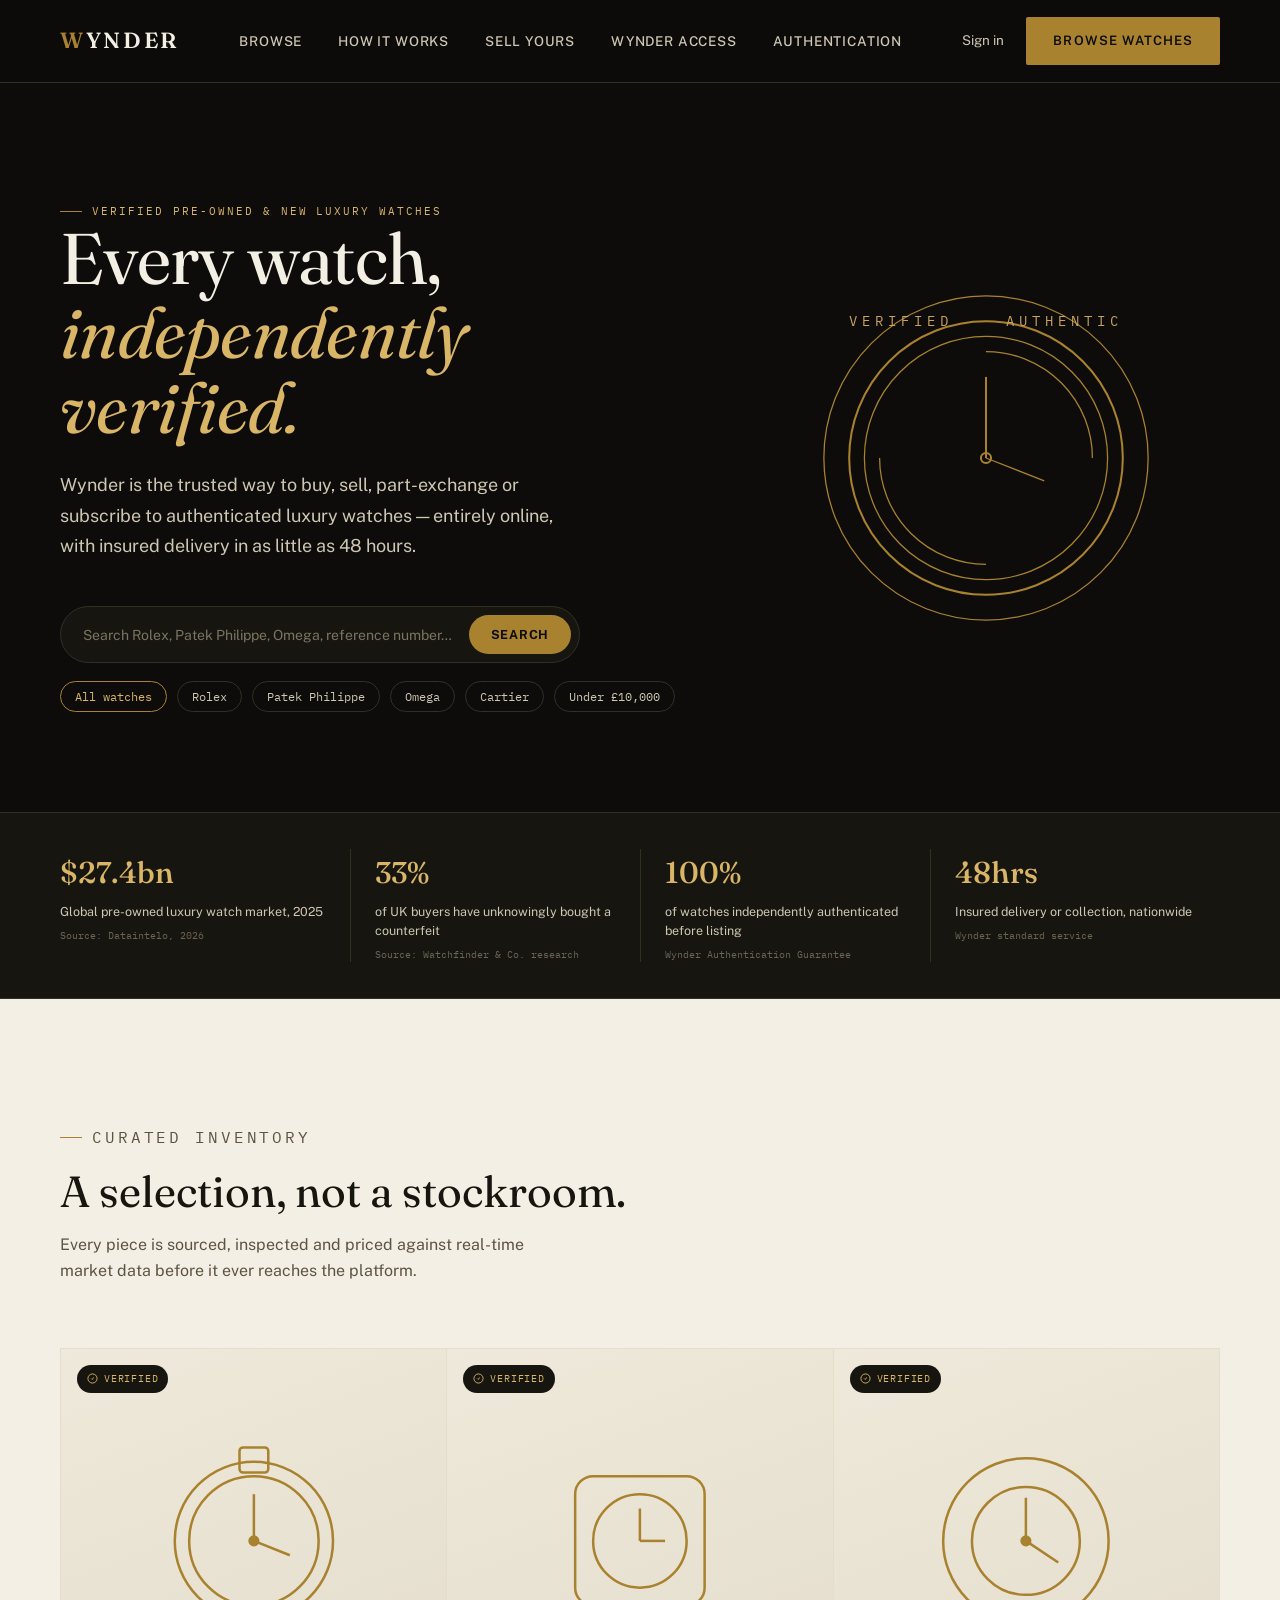
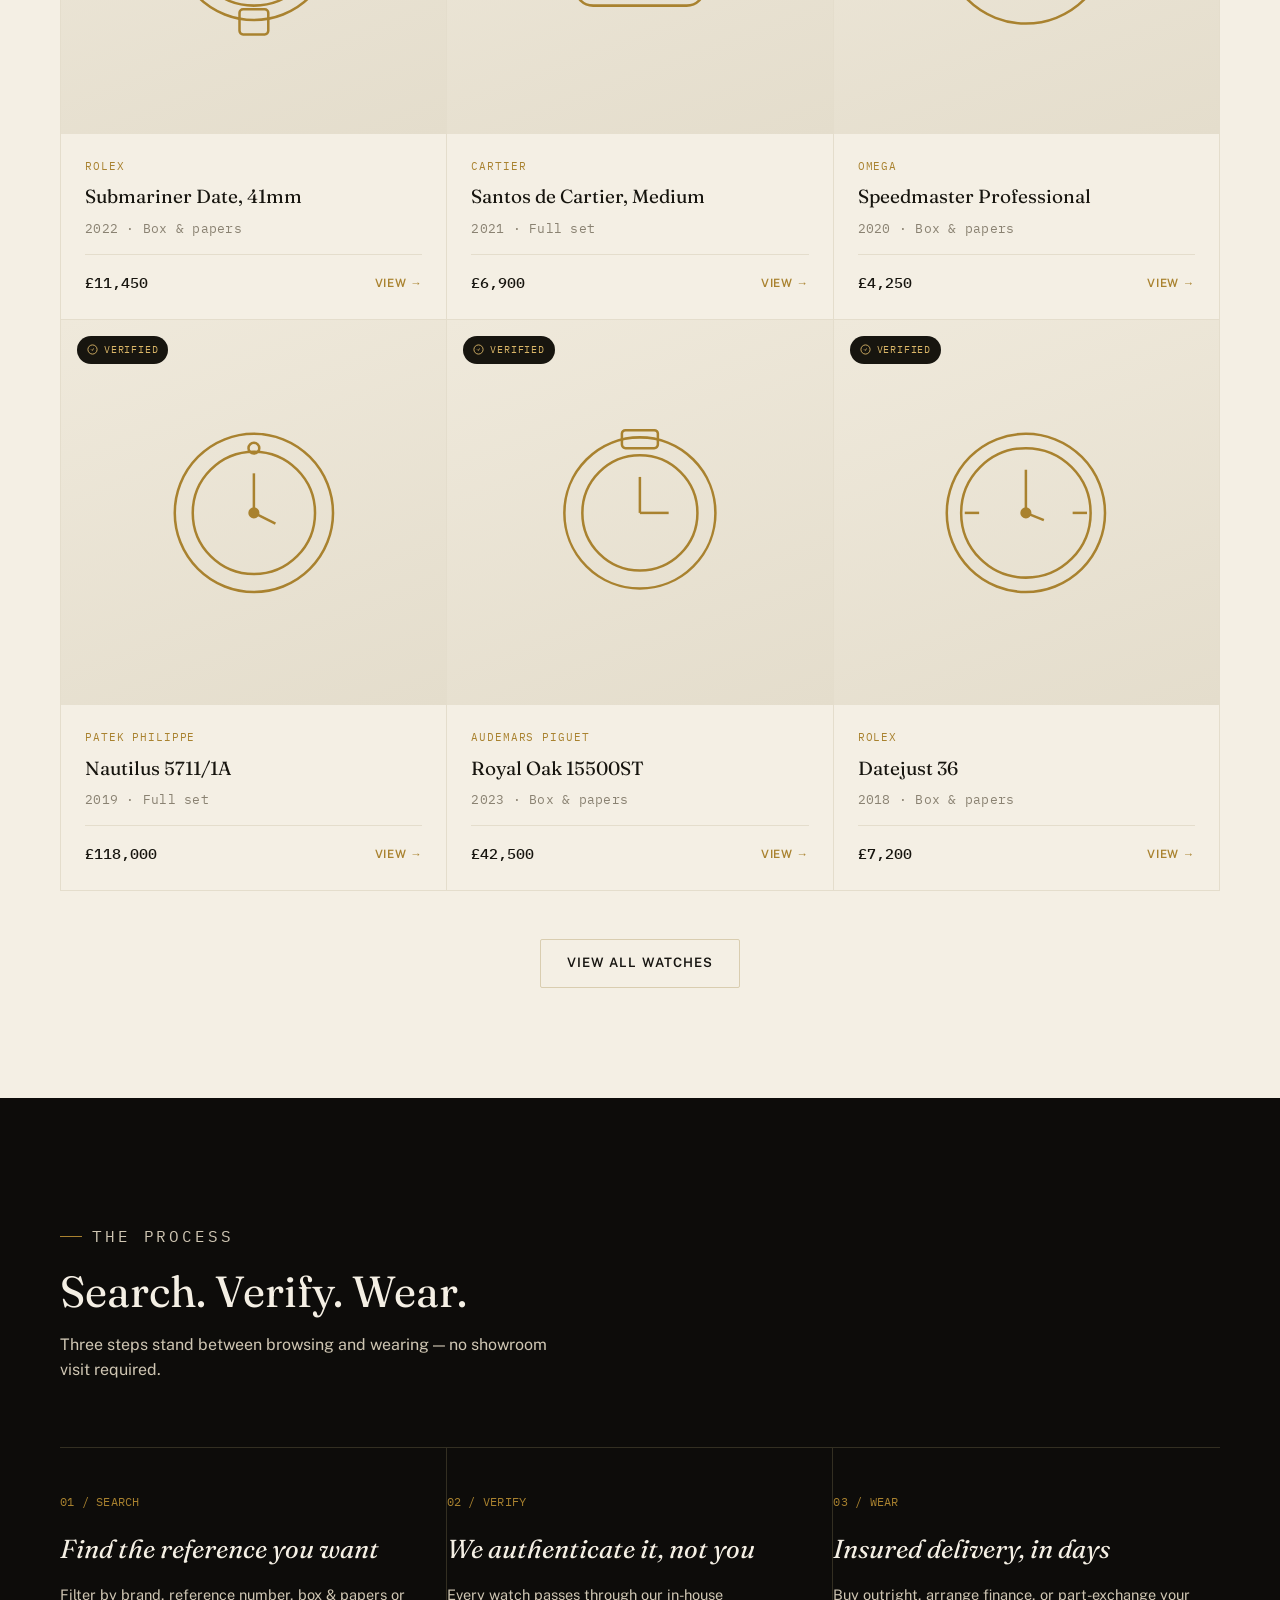
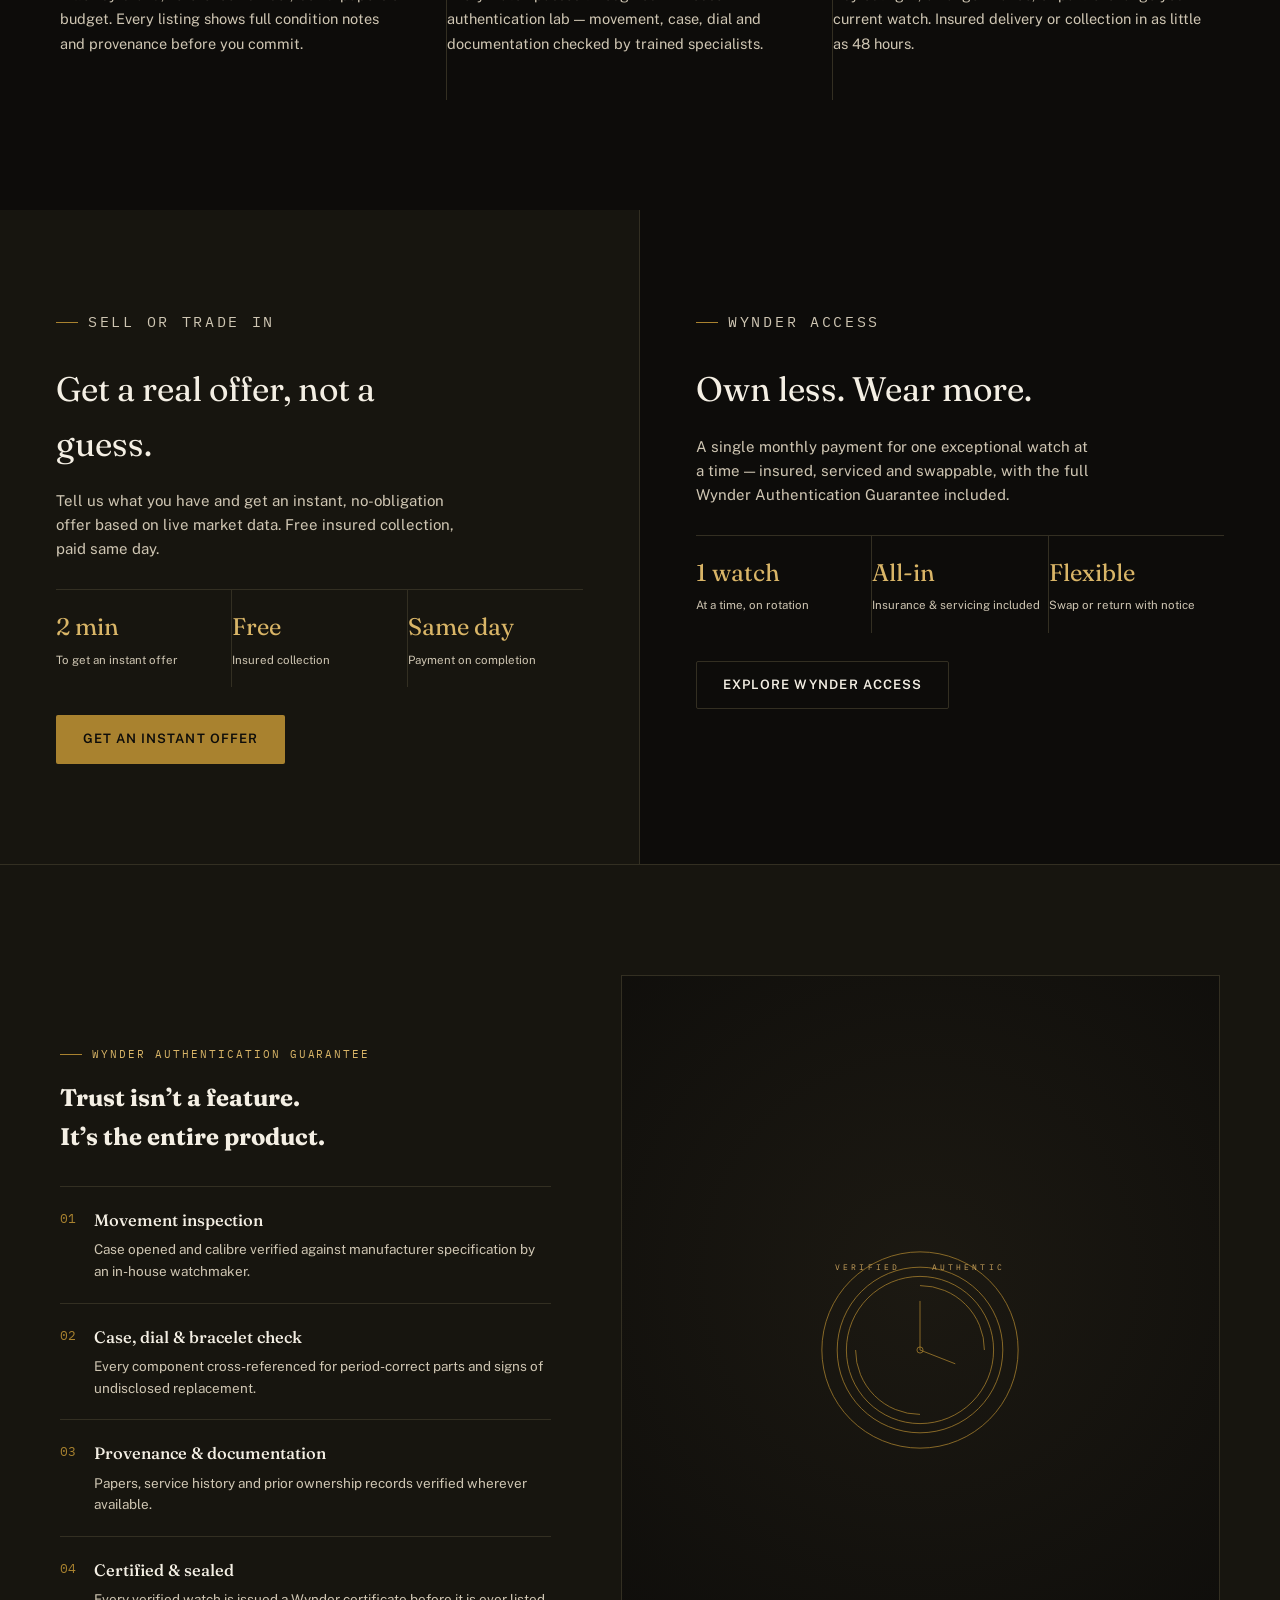
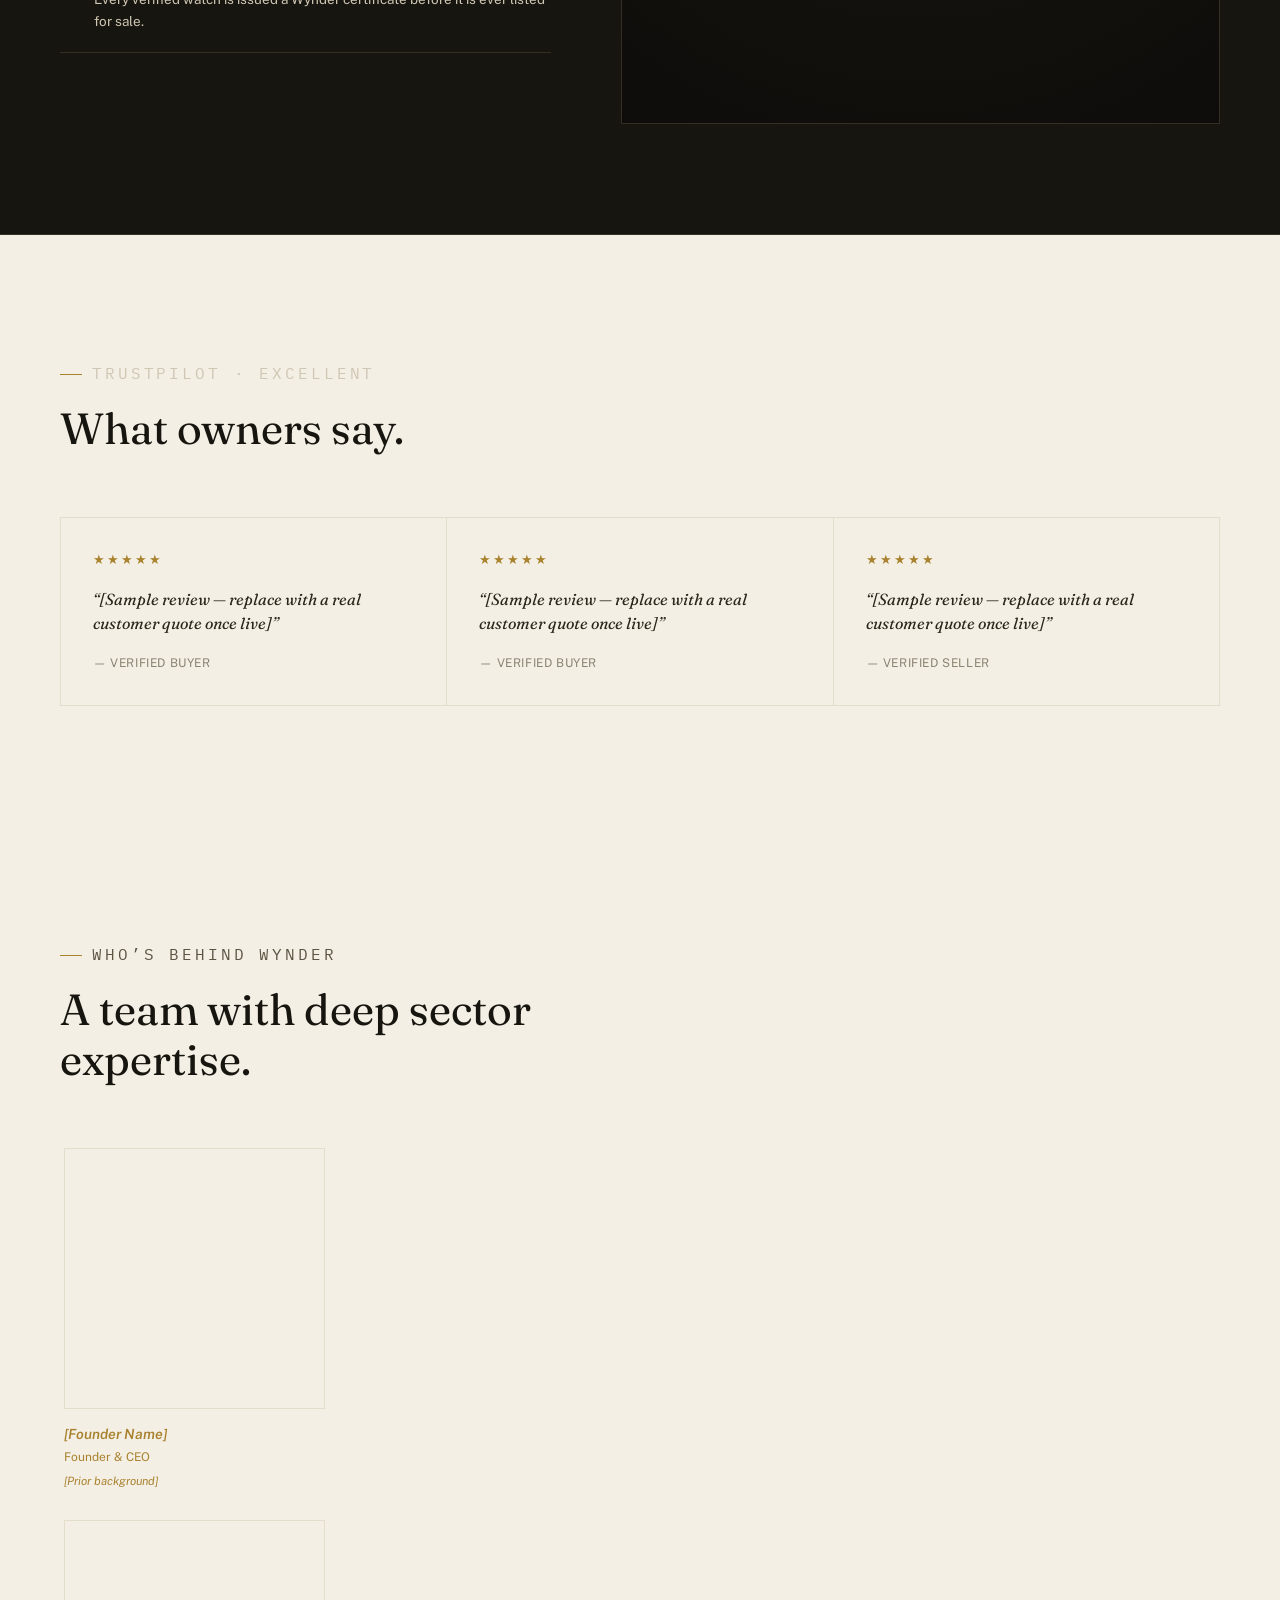
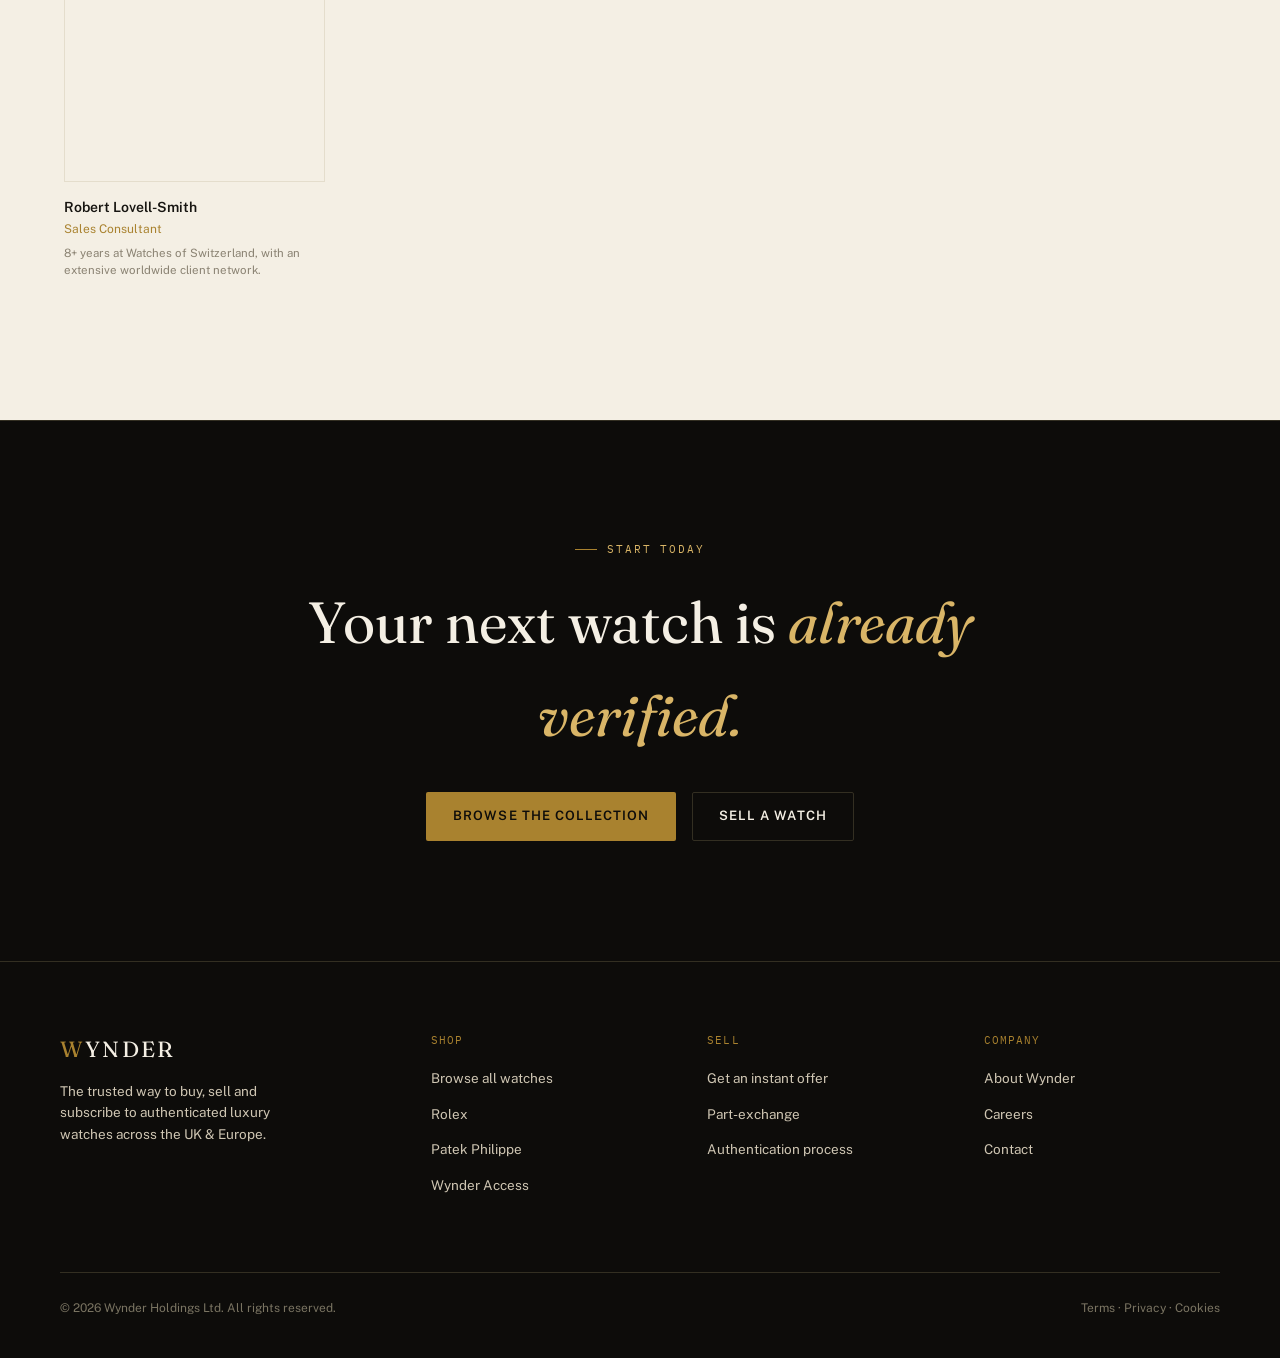
==== index.html @ 978c3094 "Add files via upload" ====
<!DOCTYPE html>
<html lang="en">
<head>
<meta charset="UTF-8">
<meta name="viewport" content="width=device-width, initial-scale=1.0">
<title>Wynder — Verified luxury watches, bought and sold online</title>
<meta name="description" content="Search, verify and wear. Wynder is the trusted way to buy, sell and subscribe to authenticated luxury watches across the UK.">
<link rel="preconnect" href="https://fonts.googleapis.com">
<link rel="preconnect" href="https://fonts.gstatic.com" crossorigin>
<link href="https://fonts.googleapis.com/css2?family=Fraunces:ital,opsz,wght@0,9..144,300;0,9..144,400;0,9..144,500;0,9..144,600;1,9..144,400;1,9..144,500&family=Public+Sans:wght@400;500;600;700&family=IBM+Plex+Mono:wght@400;500&display=swap" rel="stylesheet">
<link rel="stylesheet" href="styles.css">
</head>
<body>

<header>
  <nav class="wrap">
    <a href="#" class="logo"><span>W</span>YNDER</a>
    <ul class="navlinks">
      <li><a href="browse.html">Browse</a></li>
      <li><a href="how-it-works.html">How it works</a></li>
      <li><a href="sell.html">Sell yours</a></li>
      <li><a href="wynder-access.html">Wynder Access</a></li>
      <li><a href="authentication.html">Authentication</a></li>
    </ul>
    <div class="navcta">
      <a href="#" class="navtext">Sign in</a>
      <a href="browse.html" class="btn btn-gold">Browse watches</a>
      <button class="menu-btn" aria-label="Open menu">&#9776;</button>
    </div>
  </nav>
</header>

<section class="hero">
  <div class="wrap hero-grid">
    <div>
      <p class="eyebrow">Verified pre-owned &amp; new luxury watches</p>
      <h1 class="serif">Every watch,<br><em>independently verified.</em></h1>
      <p class="lead">Wynder is the trusted way to buy, sell, part-exchange or subscribe to authenticated luxury watches — entirely online, with insured delivery in as little as 48 hours.</p>

      <div class="search-pill">
        <input type="text" placeholder="Search Rolex, Patek Philippe, Omega, reference number…" aria-label="Search watches">
        <button type="button">Search</button>
      </div>
      <div class="chips">
        <button class="chip active">All watches</button>
        <button class="chip">Rolex</button>
        <button class="chip">Patek Philippe</button>
        <button class="chip">Omega</button>
        <button class="chip">Cartier</button>
        <button class="chip">Under £10,000</button>
      </div>
    </div>
    <div class="seal-wrap">
      <svg class="seal" viewBox="0 0 300 300" fill="none">
        <circle class="seal-draw" cx="150" cy="150" r="128"/>
        <circle class="seal-draw thick" cx="150" cy="150" r="108" style="animation-delay:.5s"/>
        <circle class="seal-draw" cx="150" cy="150" r="96" style="animation-delay:.7s"/>
        <path class="seal-draw" style="animation-delay:.9s" d="M150 66 A84 84 0 0 1 234 150" />
        <path class="seal-draw" style="animation-delay:1.1s" d="M150 234 A84 84 0 0 1 66 150" />
        <line class="seal-draw thick" x1="150" y1="150" x2="150" y2="86" style="animation-delay:1.4s"/>
        <line class="seal-draw" x1="150" y1="150" x2="196" y2="168" style="animation-delay:1.5s"/>
        <circle class="seal-draw thick" cx="150" cy="150" r="4" style="animation-delay:1.6s"/>
        <g class="seal-draw" style="animation-delay:1.7s" font-family="IBM Plex Mono, monospace">
          <text x="150" y="46" text-anchor="middle" fill="#c9a25c" stroke="none" font-size="11" letter-spacing="4">VERIFIED&#160;&#160;&#160;&#160;AUTHENTIC</text>
        </g>
      </svg>
    </div>
  </div>
</section>

<div class="strip">
  <div class="wrap">
    <div class="strip-item">
      <div class="strip-num">$27.4bn</div>
      <div class="strip-lbl">Global pre-owned luxury watch market, 2025</div>
      <span class="strip-src">Source: Dataintelo, 2026</span>
    </div>
    <div class="strip-item">
      <div class="strip-num">33%</div>
      <div class="strip-lbl">of UK buyers have unknowingly bought a counterfeit</div>
      <span class="strip-src">Source: Watchfinder &amp; Co. research</span>
    </div>
    <div class="strip-item">
      <div class="strip-num">100%</div>
      <div class="strip-lbl">of watches independently authenticated before listing</div>
      <span class="strip-src">Wynder Authentication Guarantee</span>
    </div>
    <div class="strip-item">
      <div class="strip-num">48hrs</div>
      <div class="strip-lbl">Insured delivery or collection, nationwide</div>
      <span class="strip-src">Wynder standard service</span>
    </div>
  </div>
</div>

<section id="browse" class="light">
  <div class="wrap">
    <div class="section-head">
      <p class="eyebrow">Curated inventory</p>
      <h2 class="serif">A selection, not a stockroom.</h2>
      <p>Every piece is sourced, inspected and priced against real-time market data before it ever reaches the platform.</p>
    </div>

    <div class="grid-watches">
      <div class="wcard">
        <div class="wcard-media">
          <div class="wcard-badge">
            <svg viewBox="0 0 24 24" fill="none" stroke="currentColor" stroke-width="2"><path d="M9 12l2 2 4-4"/><circle cx="12" cy="12" r="10"/></svg>
            Verified
          </div>
          <svg viewBox="0 0 120 120" fill="none" stroke="#a9822f" stroke-width="1.4"><circle cx="60" cy="60" r="44"/><circle cx="60" cy="60" r="36"/><line x1="60" y1="60" x2="60" y2="34"/><line x1="60" y1="60" x2="80" y2="68"/><circle cx="60" cy="60" r="2.4" fill="#a9822f"/><rect x="52" y="8" width="16" height="14" rx="2"/><rect x="52" y="98" width="16" height="14" rx="2"/></svg>
        </div>
        <div class="wcard-body">
          <div class="wcard-brand">Rolex</div>
          <div class="wcard-name serif">Submariner Date, 41mm</div>
          <div class="wcard-meta mono">2022 &middot; Box &amp; papers</div>
          <div class="wcard-foot">
            <span class="wcard-price">£11,450</span>
            <a href="#" class="wcard-link">View &rarr;</a>
          </div>
        </div>
      </div>

      <div class="wcard">
        <div class="wcard-media">
          <div class="wcard-badge">
            <svg viewBox="0 0 24 24" fill="none" stroke="currentColor" stroke-width="2"><path d="M9 12l2 2 4-4"/><circle cx="12" cy="12" r="10"/></svg>
            Verified
          </div>
          <svg viewBox="0 0 120 120" fill="none" stroke="#a9822f" stroke-width="1.4"><rect x="24" y="24" width="72" height="72" rx="10"/><circle cx="60" cy="60" r="26"/><line x1="60" y1="60" x2="60" y2="42"/><line x1="60" y1="60" x2="74" y2="60"/></svg>
        </div>
        <div class="wcard-body">
          <div class="wcard-brand">Cartier</div>
          <div class="wcard-name serif">Santos de Cartier, Medium</div>
          <div class="wcard-meta mono">2021 &middot; Full set</div>
          <div class="wcard-foot">
            <span class="wcard-price">£6,900</span>
            <a href="#" class="wcard-link">View &rarr;</a>
          </div>
        </div>
      </div>

      <div class="wcard">
        <div class="wcard-media">
          <div class="wcard-badge">
            <svg viewBox="0 0 24 24" fill="none" stroke="currentColor" stroke-width="2"><path d="M9 12l2 2 4-4"/><circle cx="12" cy="12" r="10"/></svg>
            Verified
          </div>
          <svg viewBox="0 0 120 120" fill="none" stroke="#a9822f" stroke-width="1.4"><circle cx="60" cy="60" r="46"/><circle cx="60" cy="60" r="30"/><line x1="60" y1="60" x2="60" y2="36"/><line x1="60" y1="60" x2="78" y2="72"/><circle cx="60" cy="60" r="2.4" fill="#a9822f"/></svg>
        </div>
        <div class="wcard-body">
          <div class="wcard-brand">Omega</div>
          <div class="wcard-name serif">Speedmaster Professional</div>
          <div class="wcard-meta mono">2020 &middot; Box &amp; papers</div>
          <div class="wcard-foot">
            <span class="wcard-price">£4,250</span>
            <a href="#" class="wcard-link">View &rarr;</a>
          </div>
        </div>
      </div>

      <div class="wcard">
        <div class="wcard-media">
          <div class="wcard-badge">
            <svg viewBox="0 0 24 24" fill="none" stroke="currentColor" stroke-width="2"><path d="M9 12l2 2 4-4"/><circle cx="12" cy="12" r="10"/></svg>
            Verified
          </div>
          <svg viewBox="0 0 120 120" fill="none" stroke="#a9822f" stroke-width="1.4"><circle cx="60" cy="60" r="44"/><circle cx="60" cy="60" r="34"/><line x1="60" y1="60" x2="60" y2="38"/><line x1="60" y1="60" x2="72" y2="66"/><circle cx="60" cy="60" r="2.4" fill="#a9822f"/><circle cx="60" cy="24" r="3"/></svg>
        </div>
        <div class="wcard-body">
          <div class="wcard-brand">Patek Philippe</div>
          <div class="wcard-name serif">Nautilus 5711/1A</div>
          <div class="wcard-meta mono">2019 &middot; Full set</div>
          <div class="wcard-foot">
            <span class="wcard-price">£118,000</span>
            <a href="#" class="wcard-link">View &rarr;</a>
          </div>
        </div>
      </div>

      <div class="wcard">
        <div class="wcard-media">
          <div class="wcard-badge">
            <svg viewBox="0 0 24 24" fill="none" stroke="currentColor" stroke-width="2"><path d="M9 12l2 2 4-4"/><circle cx="12" cy="12" r="10"/></svg>
            Verified
          </div>
          <svg viewBox="0 0 120 120" fill="none" stroke="#a9822f" stroke-width="1.4"><circle cx="60" cy="60" r="42"/><circle cx="60" cy="60" r="32"/><line x1="60" y1="60" x2="60" y2="40"/><line x1="60" y1="60" x2="76" y2="60"/><rect x="50" y="14" width="20" height="10" rx="2"/></svg>
        </div>
        <div class="wcard-body">
          <div class="wcard-brand">Audemars Piguet</div>
          <div class="wcard-name serif">Royal Oak 15500ST</div>
          <div class="wcard-meta mono">2023 &middot; Box &amp; papers</div>
          <div class="wcard-foot">
            <span class="wcard-price">£42,500</span>
            <a href="#" class="wcard-link">View &rarr;</a>
          </div>
        </div>
      </div>

      <div class="wcard">
        <div class="wcard-media">
          <div class="wcard-badge">
            <svg viewBox="0 0 24 24" fill="none" stroke="currentColor" stroke-width="2"><path d="M9 12l2 2 4-4"/><circle cx="12" cy="12" r="10"/></svg>
            Verified
          </div>
          <svg viewBox="0 0 120 120" fill="none" stroke="#a9822f" stroke-width="1.4"><circle cx="60" cy="60" r="44"/><circle cx="60" cy="60" r="36"/><line x1="60" y1="60" x2="60" y2="36"/><line x1="60" y1="60" x2="70" y2="64"/><circle cx="60" cy="60" r="2.4" fill="#a9822f"/><line x1="26" y1="60" x2="34" y2="60"/><line x1="86" y1="60" x2="94" y2="60"/></svg>
        </div>
        <div class="wcard-body">
          <div class="wcard-brand">Rolex</div>
          <div class="wcard-name serif">Datejust 36</div>
          <div class="wcard-meta mono">2018 &middot; Box &amp; papers</div>
          <div class="wcard-foot">
            <span class="wcard-price">£7,200</span>
            <a href="#" class="wcard-link">View &rarr;</a>
          </div>
        </div>
      </div>
    </div>

    <div class="browse-foot">
      <a href="browse.html" class="btn" style="border:1px solid #d9cdb0; color:#171511;">View all watches</a>
    </div>
  </div>
</section>

<section id="how">
  <div class="wrap">
    <div class="section-head">
      <p class="eyebrow">The process</p>
      <h2 class="serif">Search. Verify. Wear.</h2>
      <p>Three steps stand between browsing and wearing — no showroom visit required.</p>
    </div>
    <div class="steps">
      <div class="step">
        <div class="step-idx mono">01 / SEARCH</div>
        <h3>Find the reference you want</h3>
        <p>Filter by brand, reference number, box &amp; papers or budget. Every listing shows full condition notes and provenance before you commit.</p>
      </div>
      <div class="step">
        <div class="step-idx mono">02 / VERIFY</div>
        <h3>We authenticate it, not you</h3>
        <p>Every watch passes through our in-house authentication lab — movement, case, dial and documentation checked by trained specialists.</p>
      </div>
      <div class="step">
        <div class="step-idx mono">03 / WEAR</div>
        <h3>Insured delivery, in days</h3>
        <p>Buy outright, arrange finance, or part-exchange your current watch. Insured delivery or collection in as little as 48 hours.</p>
      </div>
    </div>
  </div>
</section>

<section id="sell" style="padding:0;">
  <div class="split">
    <div class="split-left">
      <p class="eyebrow">Sell or trade in</p>
      <h3 class="serif">Get a real offer, not a guess.</h3>
      <p>Tell us what you have and get an instant, no-obligation offer based on live market data. Free insured collection, paid same day.</p>
      <div class="kv">
        <div><div class="n">2 min</div><div class="l">To get an instant offer</div></div>
        <div><div class="n">Free</div><div class="l">Insured collection</div></div>
        <div><div class="n">Same day</div><div class="l">Payment on completion</div></div>
      </div>
      <a href="sell.html" class="btn btn-gold">Get an instant offer</a>
    </div>
    <div class="split-right">
      <p class="eyebrow">Wynder Access</p>
      <h3 class="serif" id="access">Own less. Wear more.</h3>
      <p>A single monthly payment for one exceptional watch at a time — insured, serviced and swappable, with the full Wynder Authentication Guarantee included.</p>
      <div class="kv">
        <div><div class="n">1 watch</div><div class="l">At a time, on rotation</div></div>
        <div><div class="n">All-in</div><div class="l">Insurance &amp; servicing included</div></div>
        <div><div class="n">Flexible</div><div class="l">Swap or return with notice</div></div>
      </div>
      <a href="wynder-access.html" class="btn btn-ghost">Explore Wynder Access</a>
    </div>
  </div>
</section>

<section id="authentication" class="auth">
  <div class="wrap auth-grid">
    <div>
      <p class="eyebrow">Wynder Authentication Guarantee</p>
      <h2 class="serif" style="margin-top:16px;">Trust isn&rsquo;t a feature.<br>It&rsquo;s the entire product.</h2>
      <ul class="auth-list">
        <li>
          <span class="num">01</span>
          <div><h4>Movement inspection</h4><p>Case opened and calibre verified against manufacturer specification by an in-house watchmaker.</p></div>
        </li>
        <li>
          <span class="num">02</span>
          <div><h4>Case, dial &amp; bracelet check</h4><p>Every component cross-referenced for period-correct parts and signs of undisclosed replacement.</p></div>
        </li>
        <li>
          <span class="num">03</span>
          <div><h4>Provenance &amp; documentation</h4><p>Papers, service history and prior ownership records verified wherever available.</p></div>
        </li>
        <li>
          <span class="num">04</span>
          <div><h4>Certified &amp; sealed</h4><p>Every verified watch is issued a Wynder certificate before it is ever listed for sale.</p></div>
        </li>
      </ul>
    </div>
    <div class="auth-visual">
      <svg class="seal" viewBox="0 0 300 300" fill="none">
        <circle cx="150" cy="150" r="128" stroke-width="1"/>
        <circle cx="150" cy="150" r="108" stroke-width="1.6"/>
        <circle cx="150" cy="150" r="96" stroke-width="1"/>
        <path d="M150 66 A84 84 0 0 1 234 150" stroke-width="1"/>
        <path d="M150 234 A84 84 0 0 1 66 150" stroke-width="1"/>
        <line x1="150" y1="150" x2="150" y2="86" stroke-width="1.6"/>
        <line x1="150" y1="150" x2="196" y2="168" stroke-width="1"/>
        <circle cx="150" cy="150" r="4" fill="#a9822f" stroke="none"/>
        <text x="150" y="46" text-anchor="middle" fill="#c9a25c" stroke="none" font-family="IBM Plex Mono, monospace" font-size="11" letter-spacing="4">VERIFIED&#160;&#160;&#160;&#160;AUTHENTIC</text>
      </svg>
    </div>
  </div>
</section>

<section class="testi">
  <div class="wrap">
    <div class="section-head">
      <p class="eyebrow">Trustpilot &middot; Excellent</p>
      <h2 class="serif">What owners say.</h2>
    </div>
    <div class="testi-grid">
      <div class="testi-card">
        <div class="stars">&#9733;&#9733;&#9733;&#9733;&#9733;</div>
        <p>&ldquo;[Sample review — replace with a real customer quote once live]&rdquo;</p>
        <div class="testi-name">— Verified buyer</div>
      </div>
      <div class="testi-card">
        <div class="stars">&#9733;&#9733;&#9733;&#9733;&#9733;</div>
        <p>&ldquo;[Sample review — replace with a real customer quote once live]&rdquo;</p>
        <div class="testi-name">— Verified buyer</div>
      </div>
      <div class="testi-card">
        <div class="stars">&#9733;&#9733;&#9733;&#9733;&#9733;</div>
        <p>&ldquo;[Sample review — replace with a real customer quote once live]&rdquo;</p>
        <div class="testi-name">— Verified seller</div>
      </div>
    </div>
  </div>
</section>

<section id="team" class="light">
  <div class="wrap">
    <div class="section-head">
      <p class="eyebrow">Who&rsquo;s behind Wynder</p>
      <h2 class="serif">A team with deep sector expertise.</h2>
    </div>
    <div class="clearfix" style="margin:0 -14px;">
      <div class="col" style="width:22%; margin:0 1.5% 30px;">
        <div style="width:100%; aspect-ratio:1/1; background:#f4efe4; border:1px solid #e4ddcc; margin-bottom:14px;"></div>
        <div style="font-weight:600; font-size:14px; color:#171511;"><span style="font-style:italic; color:#a9822f;">[Founder Name]</span></div>
        <div style="font-size:12px; color:#a9822f; margin:2px 0 6px;">Founder &amp; CEO</div>
        <div style="font-size:11.5px; color:#8a8272; line-height:1.5;"><span style="font-style:italic; color:#a9822f;">[Prior background]</span></div>
      </div>
      <div class="col" style="width:22%; margin:0 1.5% 30px;">
        <div style="width:100%; aspect-ratio:1/1; background:#f4efe4; border:1px solid #e4ddcc; margin-bottom:14px;"></div>
        <div style="font-weight:600; font-size:14px; color:#171511;">Robert Lovell-Smith</div>
        <div style="font-size:12px; color:#a9822f; margin:2px 0 6px;">Sales Consultant</div>
        <div style="font-size:11.5px; color:#8a8272; line-height:1.5;">8+ years at Watches of Switzerland, with an extensive worldwide client network.</div>
      </div>
    </div>
  </div>
</section>

<section class="cta-band">
  <div class="wrap">
    <p class="eyebrow" style="justify-content:center;">Start today</p>
    <h2 style="margin-top:18px;">Your next watch is <em>already verified.</em></h2>
    <div class="cta-actions">
      <a href="browse.html" class="btn btn-gold">Browse the collection</a>
      <a href="sell.html" class="btn btn-ghost">Sell a watch</a>
    </div>
  </div>
</section>

<footer>
  <div class="wrap">
    <div class="foot-grid">
      <div>
        <div class="foot-logo"><span>W</span>YNDER</div>
        <p class="foot-tag">The trusted way to buy, sell and subscribe to authenticated luxury watches across the UK &amp; Europe.</p>
      </div>
      <div>
        <div class="foot-h">Shop</div>
        <ul class="foot-links">
          <li><a href="browse.html">Browse all watches</a></li>
          <li><a href="#">Rolex</a></li>
          <li><a href="#">Patek Philippe</a></li>
          <li><a href="wynder-access.html">Wynder Access</a></li>
        </ul>
      </div>
      <div>
        <div class="foot-h">Sell</div>
        <ul class="foot-links">
          <li><a href="sell.html">Get an instant offer</a></li>
          <li><a href="#">Part-exchange</a></li>
          <li><a href="authentication.html">Authentication process</a></li>
        </ul>
      </div>
      <div>
        <div class="foot-h">Company</div>
        <ul class="foot-links">
          <li><a href="index.html#team">About Wynder</a></li>
          <li><a href="#">Careers</a></li>
          <li><a href="#">Contact</a></li>
        </ul>
      </div>
    </div>
    <div class="foot-bottom">
      <span>&copy; 2026 Wynder Holdings Ltd. All rights reserved.</span>
      <span>Terms &middot; Privacy &middot; Cookies</span>
    </div>
  </div>
</footer>

<script>
  // mobile menu toggle
  const menuBtn = document.querySelector('.menu-btn');
  const navlinks = document.querySelector('.navlinks');
  if(menuBtn){
    menuBtn.addEventListener('click', () => {
      const open = navlinks.style.display === 'flex';
      navlinks.style.display = open ? 'none' : 'flex';
      navlinks.style.cssText += open ? '' : 'position:absolute; top:82px; left:0; right:0; flex-direction:column; background:#0d0c0a; padding:20px 24px; border-bottom:1px solid #332f22; gap:18px;';
    });
  }
  // filter chips (visual state only)
  document.querySelectorAll('.chip').forEach(chip=>{
    chip.addEventListener('click', ()=>{
      document.querySelectorAll('.chip').forEach(c=>c.classList.remove('active'));
      chip.classList.add('active');
    });
  });
</script>

</body>
</html>
---- styles.css ----
:root{
    --obsidian:#0d0c0a;
    --ink:#17150f;
    --ink-2:#211e16;
    --brass:#a9822f;
    --brass-lt:#c9a25c;
    --champagne:#d9b567;
    --parchment:#f4efe4;
    --parchment-dim:#cfc6b3;
    --verdigris:#5c6b5a;
    --verdigris-lt:#7c8c78;
    --line:#332f22;
    --line-lt:#e4ddcc;
    --max:1240px;
  }
  *{box-sizing:border-box; margin:0; padding:0;}
  html{scroll-behavior:smooth;}
  @media (prefers-reduced-motion: reduce){
    html{scroll-behavior:auto;}
    *{animation-duration:0.001ms !important; animation-iteration-count:1 !important; transition-duration:0.001ms !important;}
  }
  body{
    background:var(--obsidian);
    color:var(--parchment);
    font-family:'Public Sans', sans-serif;
    font-size:16px;
    line-height:1.6;
    -webkit-font-smoothing:antialiased;
  }
  a{color:inherit;}
  .wrap{max-width:var(--max); margin:0 auto; padding:0 40px;}
  .serif{font-family:'Fraunces', serif;}
  .mono{font-family:'IBM Plex Mono', monospace; letter-spacing:0.02em;}
  .eyebrow{
    font-family:'IBM Plex Mono', monospace;
    text-transform:uppercase;
    letter-spacing:0.18em;
    font-size:11px;
    color:var(--champagne);
    display:flex; align-items:center; gap:10px;
  }
  .eyebrow::before{content:""; width:22px; height:1px; background:var(--brass);}
  img,svg{display:block; max-width:100%;}
  button{font-family:inherit; cursor:pointer;}
  :focus-visible{outline:2px solid var(--champagne); outline-offset:3px;}

  /* ---------- nav ---------- */
  header{
    position:sticky; top:0; z-index:50;
    background:rgba(13,12,10,0.86);
    backdrop-filter:blur(10px);
    border-bottom:1px solid var(--line);
  }
  nav.wrap{display:flex; align-items:center; justify-content:space-between; height:82px;}
  .logo{
    font-family:'Fraunces', serif;
    font-weight:600;
    font-size:22px;
    letter-spacing:0.12em;
    color:var(--parchment);
    text-decoration:none;
  }
  .logo span{color:var(--brass);}
  .navlinks{display:flex; gap:36px; list-style:none;}
  .navlinks a{
    font-size:13.5px; text-decoration:none; color:var(--parchment-dim);
    text-transform:uppercase; letter-spacing:0.06em; font-weight:500;
    transition:color .2s;
    padding:6px 0;
    border-bottom:1px solid transparent;
  }
  .navlinks a:hover{color:var(--champagne); border-bottom-color:var(--brass);}
  .navcta{display:flex; align-items:center; gap:22px;}
  .btn{
    display:inline-flex; align-items:center; justify-content:center; gap:8px;
    padding:13px 26px; font-size:13px; font-weight:600;
    text-transform:uppercase; letter-spacing:0.08em;
    text-decoration:none; border-radius:2px; border:1px solid transparent;
    transition:all .2s; white-space:nowrap;
  }
  .btn-gold{background:var(--brass); color:var(--obsidian);}
  .btn-gold:hover{background:var(--champagne);}
  .btn-ghost{border-color:var(--line); color:var(--parchment);}
  .btn-ghost:hover{border-color:var(--brass); color:var(--champagne);}
  .navtext{font-size:13.5px; color:var(--parchment-dim); text-decoration:none;}
  .navtext:hover{color:var(--champagne);}
  .menu-btn{display:none; background:none; border:1px solid var(--line); color:var(--parchment); padding:9px 12px; border-radius:2px;}

  /* ---------- hero ---------- */
  .hero{
    position:relative;
    padding:120px 0 100px;
    overflow:hidden;
    border-bottom:1px solid var(--line);
  }
  .hero-grid{
    display:grid; grid-template-columns:1.15fr 0.85fr; gap:60px; align-items:center;
  }
  .hero h1{
    font-size:clamp(44px, 5.6vw, 78px);
    font-weight:400;
    line-height:1.04;
    letter-spacing:-0.01em;
  }
  .hero h1 em{font-style:italic; color:var(--champagne); font-weight:400;}
  .hero p.lead{
    margin-top:26px; max-width:520px; font-size:18px; color:var(--parchment-dim); line-height:1.7;
  }
  .hero-actions{display:flex; gap:16px; margin-top:38px; flex-wrap:wrap;}
  .search-pill{
    margin-top:44px; display:flex; align-items:center; gap:14px;
    background:var(--ink); border:1px solid var(--line); border-radius:999px;
    padding:8px 8px 8px 22px; max-width:520px;
  }
  .search-pill input{
    flex:1; background:none; border:none; color:var(--parchment); font-size:14px;
    font-family:'Public Sans', sans-serif;
  }
  .search-pill input::placeholder{color:#7a7462;}
  .search-pill input:focus{outline:none;}
  .search-pill button{
    background:var(--brass); color:var(--obsidian); border:none; border-radius:999px;
    padding:12px 22px; font-size:12.5px; font-weight:700; text-transform:uppercase; letter-spacing:0.06em;
  }
  .chips{display:flex; gap:10px; margin-top:18px; flex-wrap:wrap;}
  .chip{
    font-family:'IBM Plex Mono', monospace; font-size:11.5px; padding:7px 14px;
    border:1px solid var(--line); border-radius:999px; color:var(--parchment-dim);
    background:none; transition:all .2s;
  }
  .chip:hover, .chip.active{border-color:var(--brass); color:var(--champagne);}

  /* hero seal */
  .seal-wrap{position:relative; display:flex; align-items:center; justify-content:center;}
  .seal{width:100%; max-width:380px;}
  .seal circle, .seal path, .seal line{
    fill:none; stroke:var(--brass); stroke-width:1;
  }
  .seal .thick{stroke-width:1.6;}
  .seal-draw{
    stroke-dasharray:1400; stroke-dashoffset:1400;
    animation:draw 2.6s ease forwards .3s;
  }
  @keyframes draw{ to{stroke-dashoffset:0;} }
  @media (prefers-reduced-motion: reduce){ .seal-draw{stroke-dashoffset:0; animation:none;} }

  /* ---------- trust strip ---------- */
  .strip{
    border-bottom:1px solid var(--line); background:var(--ink);
  }
  .strip .wrap{
    display:grid; grid-template-columns:repeat(4,1fr);
    padding:36px 40px;
  }
  .strip-item{padding:0 24px; border-left:1px solid var(--line);}
  .strip-item:first-child{border-left:none; padding-left:0;}
  .strip-num{font-family:'Fraunces', serif; font-size:30px; color:var(--champagne); font-weight:500;}
  .strip-lbl{font-size:12.5px; color:var(--parchment-dim); margin-top:6px; line-height:1.5;}
  .strip-src{font-family:'IBM Plex Mono', monospace; font-size:9.5px; color:#6b6455; margin-top:6px; display:block;}

  /* ---------- section shell ---------- */
  section{padding:110px 0;}
  .section-head{max-width:640px; margin-bottom:64px;}
  .section-head h2{font-size:clamp(30px,3.4vw,44px); font-weight:400; margin-top:16px; line-height:1.15;}
  .section-head p{margin-top:16px; color:var(--parchment-dim); font-size:16px; max-width:520px;}
  .light{background:var(--parchment); color:var(--ink);}
  .light .eyebrow{color:var(--brass);}
  .light .section-head p{color:#5c5443;}

  /* ---------- browse grid ---------- */
  .grid-watches{
    display:grid; grid-template-columns:repeat(3,1fr); gap:1px;
    background:var(--line-lt); border:1px solid var(--line-lt);
  }
  .wcard{background:var(--parchment); padding:0; position:relative;}
  .wcard-media{
    aspect-ratio:1/1; display:flex; align-items:center; justify-content:center;
    background:linear-gradient(160deg,#efe9db,#e4ddcc);
    position:relative; overflow:hidden;
  }
  .wcard-media svg{width:56%; height:56%;}
  .wcard-badge{
    position:absolute; top:16px; left:16px;
    display:flex; align-items:center; gap:6px;
    background:var(--ink); color:var(--champagne);
    font-family:'IBM Plex Mono', monospace; font-size:10px; text-transform:uppercase; letter-spacing:0.08em;
    padding:6px 10px; border-radius:999px;
  }
  .wcard-badge svg{width:11px; height:11px;}
  .wcard-body{padding:24px;}
  .wcard-brand{font-family:'IBM Plex Mono', monospace; font-size:11px; text-transform:uppercase; letter-spacing:0.08em; color:var(--brass);}
  .wcard-name{font-family:'Fraunces', serif; font-size:19px; margin-top:6px; color:var(--ink);}
  .wcard-meta{font-size:12.5px; color:#8a8272; margin-top:6px;}
  .wcard-foot{display:flex; align-items:center; justify-content:space-between; margin-top:16px; padding-top:16px; border-top:1px solid var(--line-lt);}
  .wcard-price{font-family:'IBM Plex Mono', monospace; font-size:15px; color:var(--ink); font-weight:500;}
  .wcard-link{font-size:11.5px; text-transform:uppercase; letter-spacing:0.06em; color:var(--brass); text-decoration:none; font-weight:600;}
  .browse-foot{display:flex; justify-content:center; margin-top:48px;}

  /* ---------- how it works ---------- */
  .steps{display:grid; grid-template-columns:repeat(3,1fr); gap:0; border-top:1px solid var(--line);}
  .step{padding:44px 40px 44px 0; border-right:1px solid var(--line);}
  .step:last-child{border-right:none; padding-right:0;}
  .step-idx{font-family:'IBM Plex Mono', monospace; font-size:12px; color:var(--brass);}
  .step h3{font-family:'Fraunces', serif; font-size:26px; font-weight:400; margin:18px 0 12px; font-style:italic;}
  .step p{color:var(--parchment-dim); font-size:14.5px; line-height:1.7;}

  /* ---------- split (sell / access) ---------- */
  .split{display:grid; grid-template-columns:1fr 1fr;}
  .split > div{padding:100px 56px;}
  .split-left{background:var(--ink); border-right:1px solid var(--line);}
  .split-right{background:var(--obsidian);}
  .split h3{font-family:'Fraunces', serif; font-size:34px; font-weight:400; margin:18px 0 18px; max-width:380px;}
  .split p{color:var(--parchment-dim); font-size:15px; max-width:400px; margin-bottom:28px;}
  .kv{display:flex; gap:0; margin:28px 0; border-top:1px solid var(--line);}
  .kv > div{flex:1; padding:18px 0; border-right:1px solid var(--line);}
  .kv > div:last-child{border-right:none;}
  .kv .n{font-family:'Fraunces', serif; font-size:24px; color:var(--champagne);}
  .kv .l{font-size:11.5px; color:var(--parchment-dim); margin-top:4px;}

  /* ---------- authentication ---------- */
  .auth{background:var(--ink); border-top:1px solid var(--line); border-bottom:1px solid var(--line);}
  .auth-grid{display:grid; grid-template-columns:0.9fr 1.1fr; gap:70px; align-items:center;}
  .auth-list{list-style:none; margin-top:30px;}
  .auth-list li{
    display:flex; gap:18px; padding:20px 0; border-top:1px solid var(--line);
  }
  .auth-list li:last-child{border-bottom:1px solid var(--line);}
  .auth-list .num{font-family:'IBM Plex Mono', monospace; color:var(--brass); font-size:13px; padding-top:2px;}
  .auth-list h4{font-family:'Fraunces', serif; font-weight:500; font-size:16.5px; margin-bottom:6px;}
  .auth-list p{font-size:13.5px; color:var(--parchment-dim); line-height:1.6;}
  .auth-visual{
    aspect-ratio:4/5; border:1px solid var(--line);
    display:flex; align-items:center; justify-content:center;
    background:radial-gradient(circle at 50% 40%, #1c1912, var(--obsidian));
  }
  .auth-visual .seal{max-width:230px;}
  .auth-visual .seal circle, .auth-visual .seal path, .auth-visual .seal line{stroke:var(--brass);}

  /* ---------- brand strip / trustpilot ---------- */
  .testi{background:var(--parchment); color:var(--ink);}
  .testi-grid{display:grid; grid-template-columns:repeat(3,1fr); gap:1px; background:var(--line-lt); border:1px solid var(--line-lt);}
  .testi-card{background:var(--parchment); padding:32px;}
  .stars{color:var(--brass); font-size:13px; letter-spacing:2px;}
  .testi-card p{font-family:'Fraunces', serif; font-style:italic; font-size:16px; margin:16px 0 18px; line-height:1.55; color:#2a2619;}
  .testi-name{font-size:12px; color:#8a8272; text-transform:uppercase; letter-spacing:0.05em;}

  /* ---------- final cta ---------- */
  .cta-band{
    text-align:center; padding:120px 0; position:relative;
    border-top:1px solid var(--line);
  }
  .cta-band h2{font-family:'Fraunces', serif; font-weight:400; font-size:clamp(36px,5vw,58px); max-width:760px; margin:0 auto 30px;}
  .cta-band h2 em{color:var(--champagne); font-style:italic;}
  .cta-actions{display:flex; gap:16px; justify-content:center; margin-top:18px;}

  /* ---------- footer ---------- */
  footer{border-top:1px solid var(--line); padding:70px 0 40px;}
  .foot-grid{display:grid; grid-template-columns:1.4fr 1fr 1fr 1fr; gap:40px;}
  .foot-logo{font-family:'Fraunces', serif; font-size:22px; letter-spacing:0.1em;}
  .foot-logo span{color:var(--brass);}
  .foot-tag{color:var(--parchment-dim); font-size:13.5px; margin-top:14px; max-width:260px; line-height:1.6;}
  .foot-h{font-family:'IBM Plex Mono', monospace; font-size:11px; text-transform:uppercase; letter-spacing:0.1em; color:var(--brass); margin-bottom:16px;}
  .foot-links{list-style:none;}
  .foot-links li{margin-bottom:10px;}
  .foot-links a{color:var(--parchment-dim); text-decoration:none; font-size:13.5px;}
  .foot-links a:hover{color:var(--champagne);}
  .foot-bottom{
    display:flex; justify-content:space-between; align-items:center;
    margin-top:64px; padding-top:26px; border-top:1px solid var(--line);
    font-size:12px; color:#7a7462; flex-wrap:wrap; gap:12px;
  }

  /* ---------- responsive ---------- */
  @media (max-width:980px){
    .wrap{padding:0 24px;}
    .navlinks{display:none;}
    .menu-btn{display:block;}
    .navtext{display:none;}
    .hero{padding:70px 0 60px;}
    .hero-grid{grid-template-columns:1fr; gap:50px;}
    .seal-wrap{order:-1;}
    .seal{max-width:220px; margin:0 auto;}
    .strip .wrap{grid-template-columns:repeat(2,1fr); row-gap:28px;}
    .strip-item:nth-child(3){border-left:none;}
    section{padding:70px 0;}
    .grid-watches{grid-template-columns:1fr;}
    .steps{grid-template-columns:1fr; border-top:none;}
    .step{border-right:none; border-top:1px solid var(--line); padding:32px 0;}
    .split{grid-template-columns:1fr;}
    .split-left{border-right:none; border-bottom:1px solid var(--line);}
    .split > div{padding:60px 24px;}
    .auth-grid{grid-template-columns:1fr;}
    .auth-visual{order:-1; max-width:280px; margin:0 auto;}
    .testi-grid{grid-template-columns:1fr;}
    .foot-grid{grid-template-columns:1fr 1fr; row-gap:36px;}
  }

/* ============ shared interior-page components ============ */

/* page banner (small hero for interior pages) */
.pagebanner{
  padding:64px 0 56px; border-bottom:1px solid var(--line);
  position:relative;
}
.pagebanner .crumb{
  font-family:'IBM Plex Mono', monospace; font-size:11px; text-transform:uppercase;
  letter-spacing:0.1em; color:#7a7462; margin-bottom:18px;
}
.pagebanner .crumb a{color:#7a7462; text-decoration:none;}
.pagebanner .crumb a:hover{color:var(--champagne);}
.pagebanner h1{font-size:clamp(34px,4.4vw,54px); font-weight:400; line-height:1.1; max-width:760px;}
.pagebanner h1 em{color:var(--champagne); font-style:italic;}
.pagebanner p.lead{margin-top:18px; color:var(--parchment-dim); font-size:16.5px; max-width:560px; line-height:1.7;}

/* browse layout: sidebar + grid */
.browse-layout{display:grid; grid-template-columns:260px 1fr; gap:48px; align-items:start;}
.filters{position:sticky; top:100px;}
.filter-block{border-bottom:1px solid var(--line-lt); padding:22px 0;}
.filter-block:first-child{padding-top:0;}
.filter-h{font-family:'IBM Plex Mono', monospace; font-size:11px; text-transform:uppercase; letter-spacing:0.09em; color:var(--brass); margin-bottom:14px;}
.filter-opt{display:flex; align-items:center; gap:10px; padding:6px 0; font-size:13.5px; color:#5c5443; cursor:pointer;}
.filter-opt input{accent-color:var(--brass);}
.filter-opt .cnt{margin-left:auto; color:#a89f8c; font-family:'IBM Plex Mono', monospace; font-size:11px;}
.filter-range{display:flex; align-items:center; gap:10px; margin-top:8px;}
.filter-range input{width:100%; padding:9px 10px; border:1px solid var(--line-lt); font-size:12.5px; font-family:'IBM Plex Mono', monospace; background:#fff; color:#171511;}
.results-head{display:flex; align-items:center; justify-content:space-between; margin-bottom:28px; flex-wrap:wrap; gap:14px;}
.results-count{font-size:13.5px; color:#8a8272;}
.sort-select{
  font-family:'IBM Plex Mono', monospace; font-size:12px; padding:9px 14px; border:1px solid var(--line-lt);
  background:#fff; color:#171511; text-transform:uppercase; letter-spacing:0.05em;
}
.pagination{display:flex; justify-content:center; gap:8px; margin-top:56px;}
.page-btn{
  width:38px; height:38px; display:flex; align-items:center; justify-content:center;
  border:1px solid var(--line-lt); font-family:'IBM Plex Mono', monospace; font-size:12.5px;
  color:#5c5443; text-decoration:none; background:#fff;
}
.page-btn.active{background:var(--ink); color:var(--champagne); border-color:var(--ink);}
.page-btn:hover:not(.active){border-color:var(--brass); color:var(--brass);}

/* forms */
.form-card{background:var(--ink); border:1px solid var(--line); padding:44px;}
.form-row{display:grid; grid-template-columns:1fr 1fr; gap:20px; margin-bottom:20px;}
.form-field{display:flex; flex-direction:column; gap:8px;}
.form-field.full{grid-column:1/-1;}
.form-field label{font-size:12px; text-transform:uppercase; letter-spacing:0.06em; color:var(--parchment-dim);}
.form-field input, .form-field select, .form-field textarea{
  background:var(--obsidian); border:1px solid var(--line); color:var(--parchment);
  padding:13px 14px; font-family:'Public Sans', sans-serif; font-size:14.5px; border-radius:2px;
}
.form-field input:focus, .form-field select:focus, .form-field textarea:focus{outline:none; border-color:var(--brass);}
.form-field textarea{resize:vertical; min-height:100px;}
.form-note{font-size:12px; color:#7a7462; margin-top:18px; line-height:1.6;}

/* process timeline (expanded how-it-works) */
.timeline{margin-top:20px;}
.tl-item{display:grid; grid-template-columns:90px 1fr; gap:30px; padding:40px 0; border-top:1px solid var(--line);}
.tl-item:last-child{border-bottom:1px solid var(--line);}
.tl-idx{font-family:'IBM Plex Mono', monospace; font-size:13px; color:var(--brass); padding-top:4px;}
.tl-item h3{font-family:'Fraunces', serif; font-size:26px; font-weight:400; font-style:italic; margin-bottom:12px;}
.tl-item p{color:var(--parchment-dim); font-size:15px; max-width:640px; line-height:1.75;}
.tl-item ul{margin-top:14px; padding-left:20px; color:var(--parchment-dim); font-size:14px; line-height:1.9;}

/* pricing tiers (wynder access) */
.tiers{display:grid; grid-template-columns:repeat(3,1fr); gap:1px; background:var(--line); border:1px solid var(--line);}
.tier{background:var(--ink); padding:40px 32px; position:relative;}
.tier.featured{background:var(--obsidian);}
.tier-tag{
  position:absolute; top:0; left:32px; transform:translateY(-50%);
  background:var(--brass); color:var(--obsidian); font-family:'IBM Plex Mono', monospace;
  font-size:10px; text-transform:uppercase; letter-spacing:0.08em; padding:5px 12px; border-radius:999px;
}
.tier-name{font-family:'IBM Plex Mono', monospace; font-size:12px; text-transform:uppercase; letter-spacing:0.08em; color:var(--brass);}
.tier-price{font-family:'Fraunces', serif; font-size:42px; color:var(--parchment); margin:14px 0 4px;}
.tier-price span{font-size:14px; color:var(--parchment-dim); font-family:'Public Sans', sans-serif;}
.tier-desc{font-size:13.5px; color:var(--parchment-dim); margin-bottom:24px; min-height:40px;}
.tier-list{list-style:none; margin-bottom:32px;}
.tier-list li{
  display:flex; gap:10px; padding:10px 0; border-top:1px solid var(--line);
  font-size:13.5px; color:var(--parchment-dim);
}
.tier-list li:before{content:"\2713"; color:var(--brass); font-weight:700;}

/* FAQ accordion */
.faq{max-width:760px;}
.faq-item{border-top:1px solid var(--line-lt);}
.faq-item:last-child{border-bottom:1px solid var(--line-lt);}
.faq-q{
  display:flex; align-items:center; justify-content:space-between; width:100%;
  background:none; border:none; text-align:left; padding:22px 0; cursor:pointer;
  font-family:'Fraunces', serif; font-size:17px; color:#171511;
}
.faq-q .ic{font-family:'IBM Plex Mono', monospace; color:var(--brass); font-size:16px; transition:transform .25s;}
.faq-item.open .ic{transform:rotate(45deg);}
.faq-a{max-height:0; overflow:hidden; transition:max-height .3s ease;}
.faq-a p{padding-bottom:22px; color:#5c5443; font-size:14.5px; line-height:1.75; max-width:640px;}

/* dark faq variant */
.faq.on-dark .faq-item{border-color:var(--line);}
.faq.on-dark .faq-q{color:var(--parchment);}
.faq.on-dark .faq-a p{color:var(--parchment-dim);}

/* stat row (authentication / sell pages) */
.statrow{display:grid; grid-template-columns:repeat(4,1fr); gap:1px; background:var(--line-lt); border:1px solid var(--line-lt); margin-top:20px;}
.statrow > div{background:var(--parchment); padding:26px 22px;}
.statrow .n{font-family:'Fraunces', serif; font-size:28px; color:var(--brass);}
.statrow .l{font-size:12px; color:#8a8272; margin-top:6px;}

@media (max-width:980px){
  .browse-layout{grid-template-columns:1fr;}
  .filters{position:static;}
  .tiers{grid-template-columns:1fr;}
  .tl-item{grid-template-columns:1fr; gap:10px;}
  .form-row{grid-template-columns:1fr;}
  .statrow{grid-template-columns:1fr 1fr;}
}

/* ============ product detail page ============ */
.product-layout{display:grid; grid-template-columns:1.05fr 0.95fr; gap:56px; align-items:flex-start;}
.product-media{
  aspect-ratio:1/1; border:1px solid var(--line-lt); position:relative; overflow:hidden;
  background:linear-gradient(160deg,#efe9db,#e4ddcc);
}
.product-media img{width:100%; height:100%; object-fit:cover;}
.product-media .wcard-badge{position:absolute; top:18px; left:18px;}
.product-brand{font-family:'IBM Plex Mono', monospace; font-size:12px; text-transform:uppercase; letter-spacing:0.1em; color:var(--brass);}
.product-title{font-family:'Fraunces', serif; font-size:34px; margin:10px 0 6px; color:#171511;}
.product-sub{font-size:14px; color:#8a8272; margin-bottom:22px;}
.product-price{font-family:'IBM Plex Mono', monospace; font-size:30px; color:#171511; font-weight:500; margin-bottom:26px;}
.product-actions{display:flex; gap:14px; flex-wrap:wrap; margin-bottom:30px;}
.trust-row{display:flex; gap:26px; flex-wrap:wrap; padding-top:24px; border-top:1px solid var(--line-lt);}
.trust-row div{display:flex; align-items:center; gap:9px; font-size:12.5px; color:#5c5443;}
.trust-row svg{width:17px; height:17px; color:var(--brass); flex-shrink:0;}
.spec-table{width:100%; border-collapse:collapse; margin-top:14px;}
.spec-table tr{border-bottom:1px solid var(--line-lt);}
.spec-table td{padding:14px 4px; font-size:13.5px;}
.spec-table td:first-child{color:#8a8272; width:40%;}
.spec-table td:last-child{color:#171511; font-weight:500; text-align:right;}
@media (max-width:980px){
  .product-layout{grid-template-columns:1fr;}
}
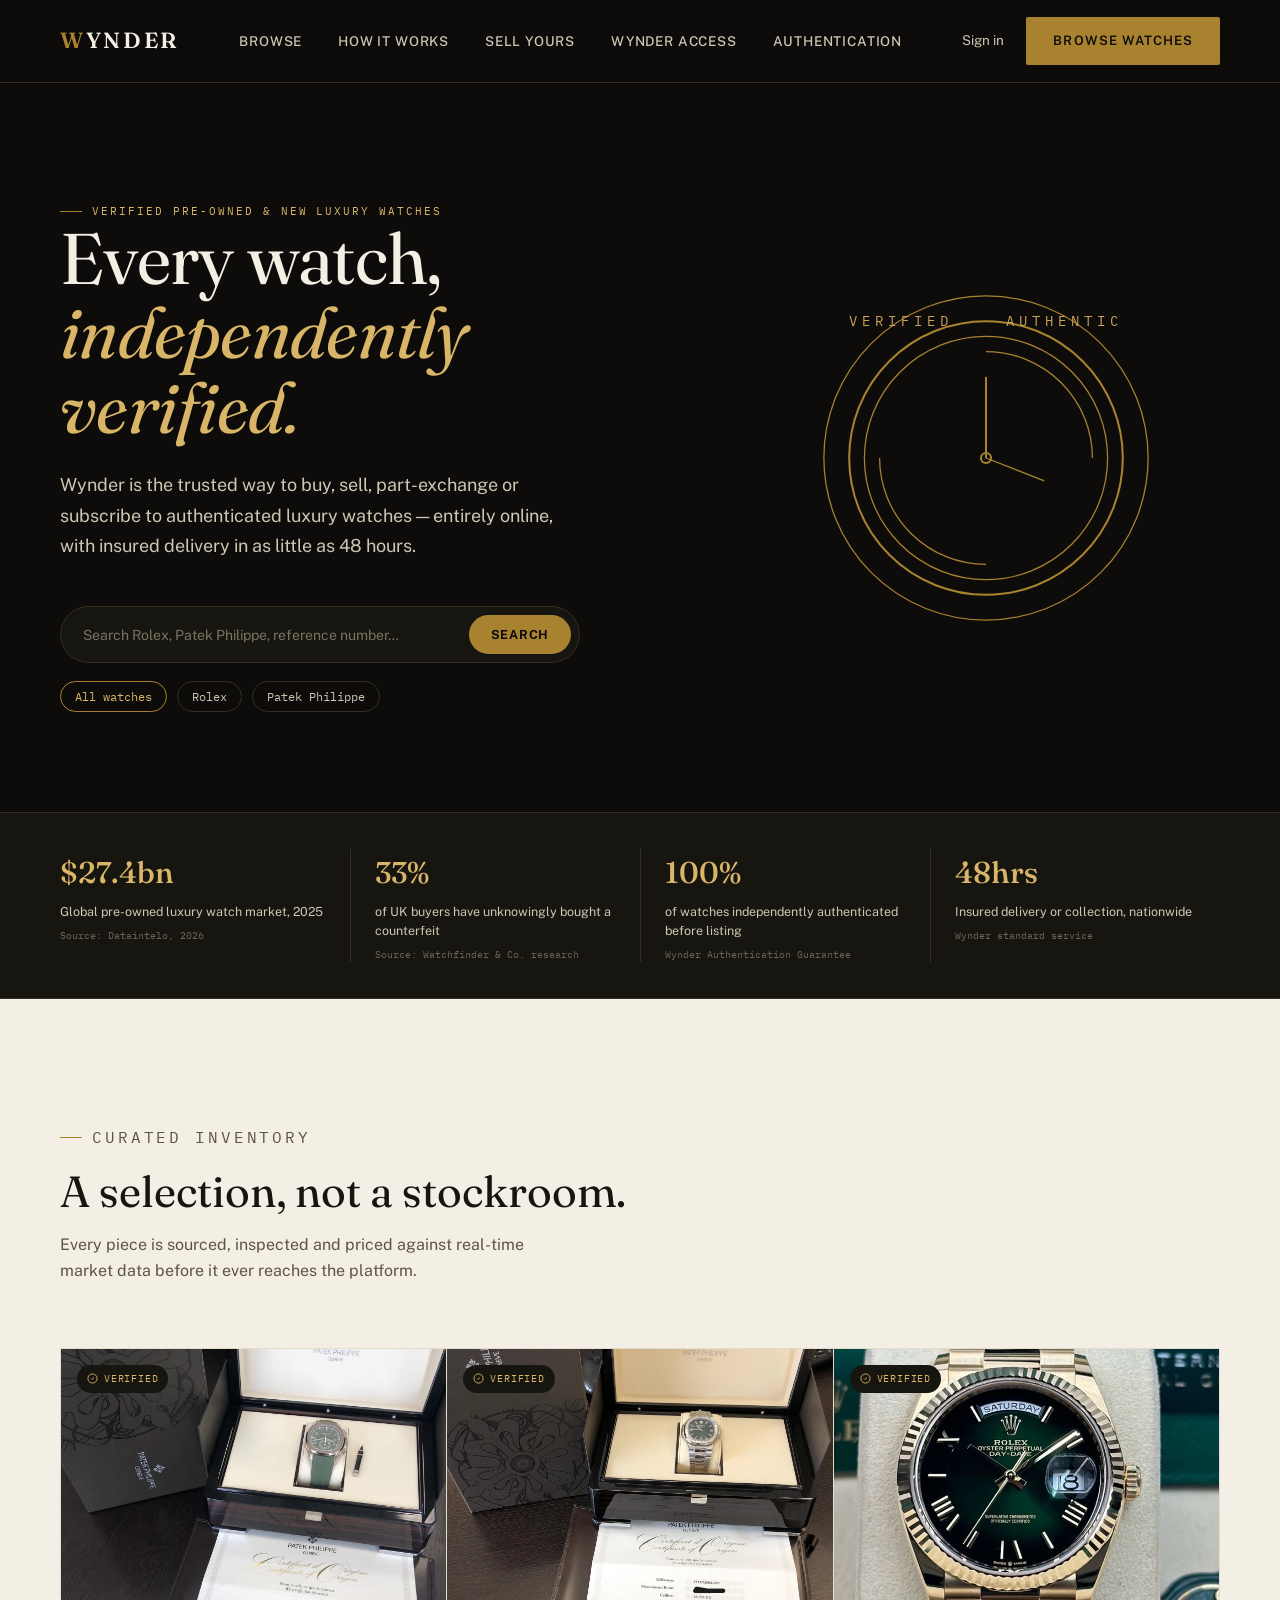
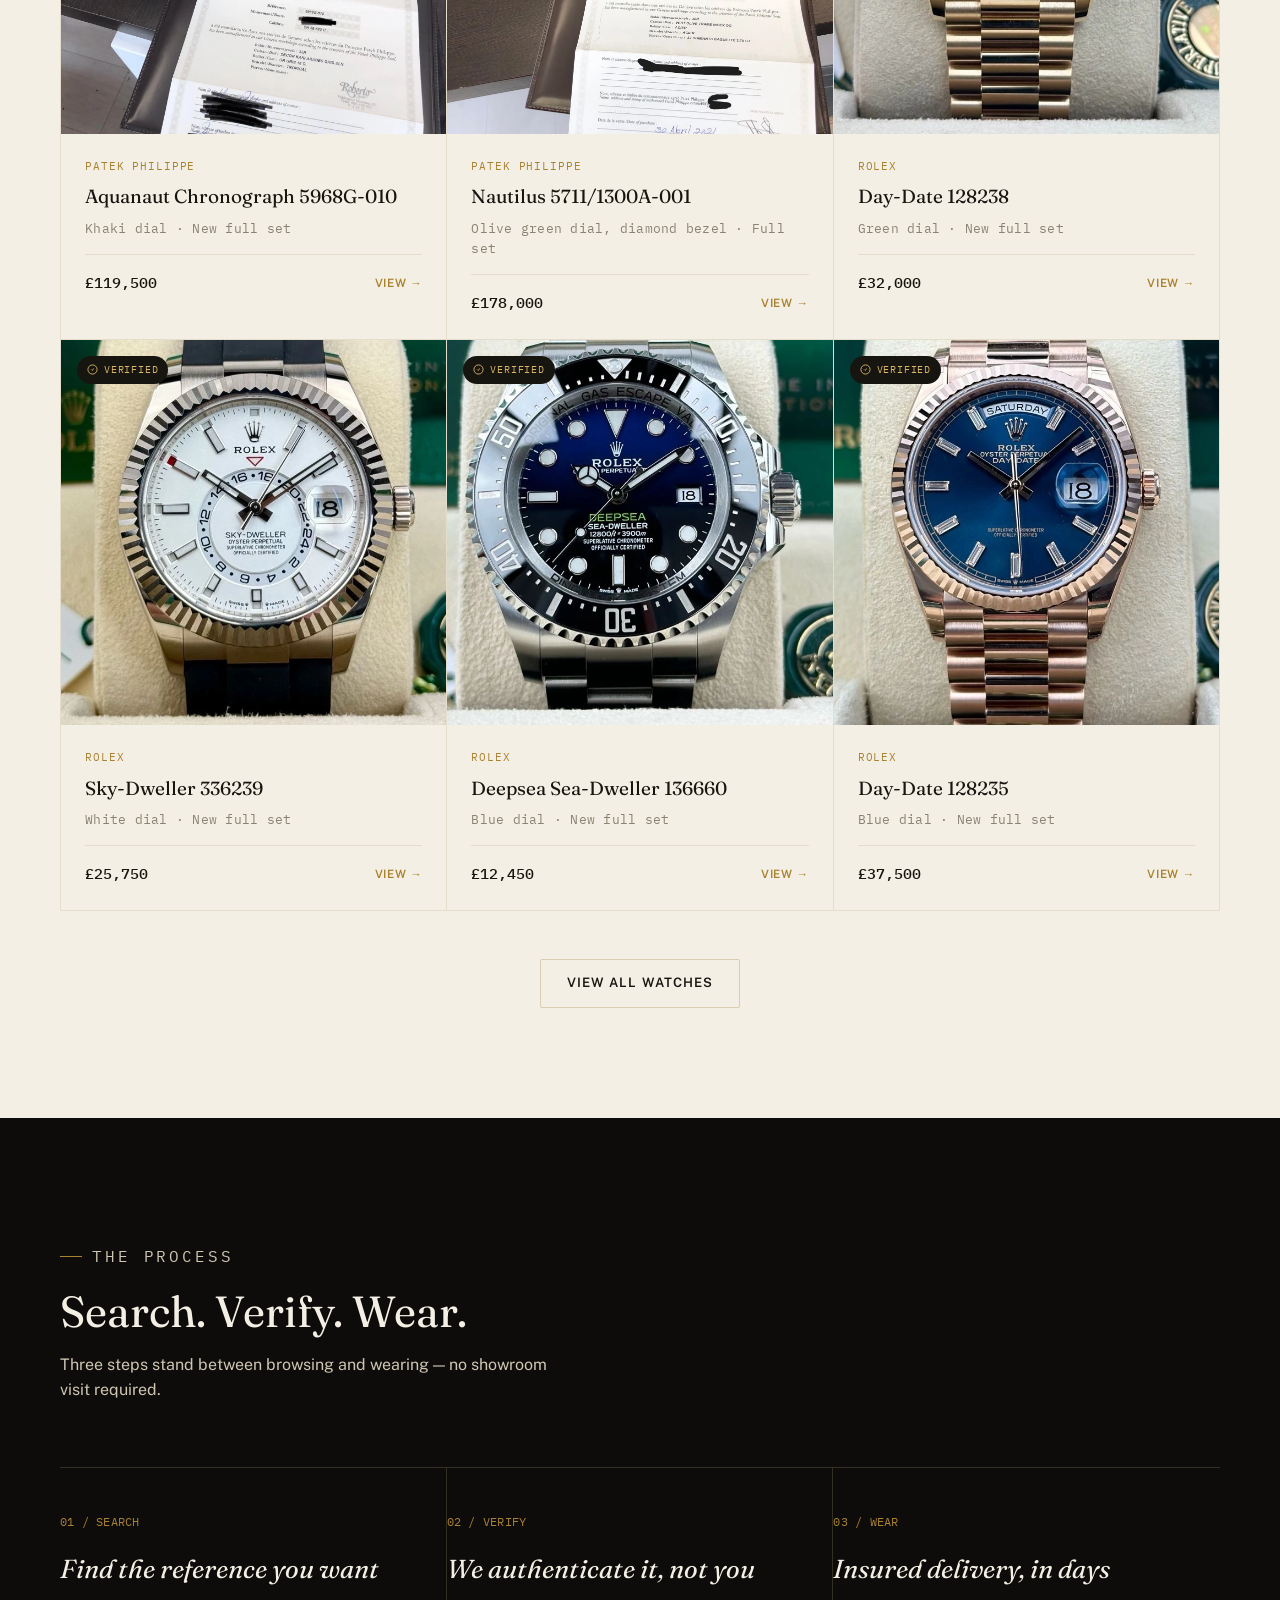
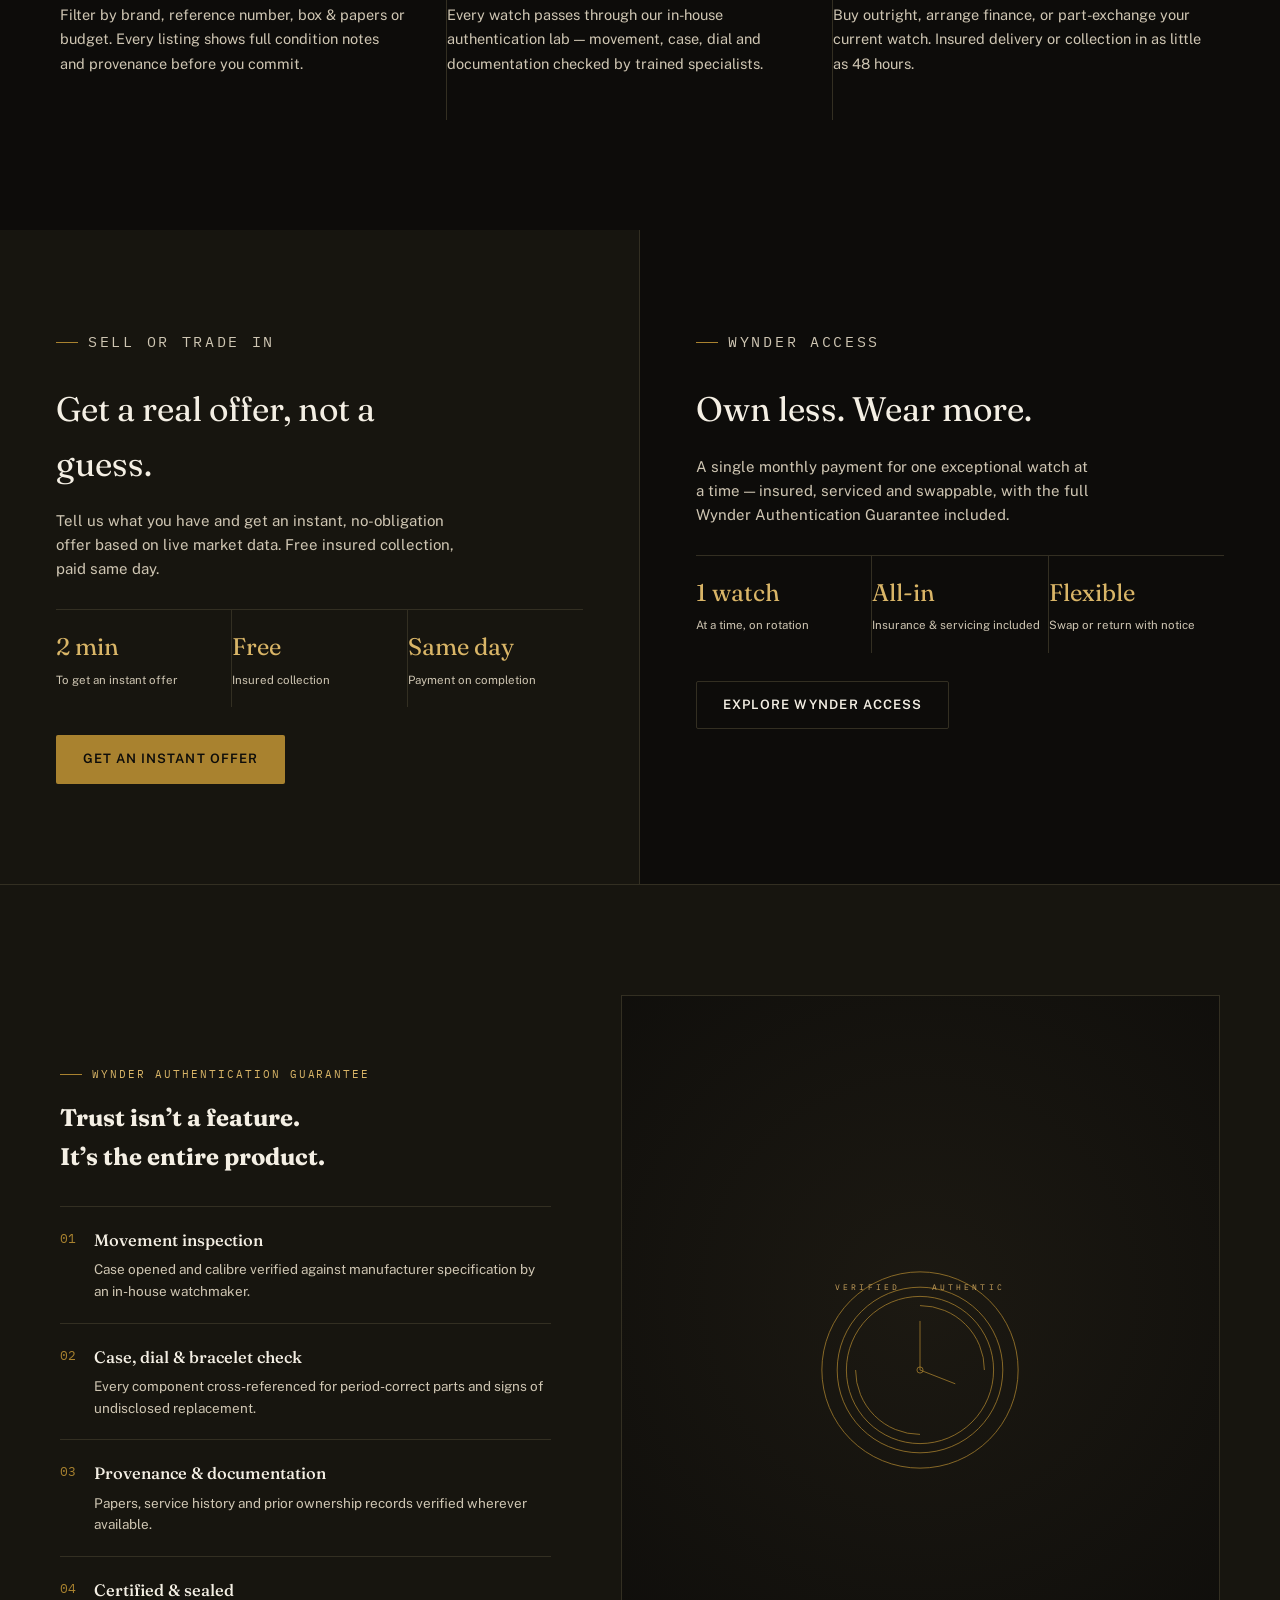
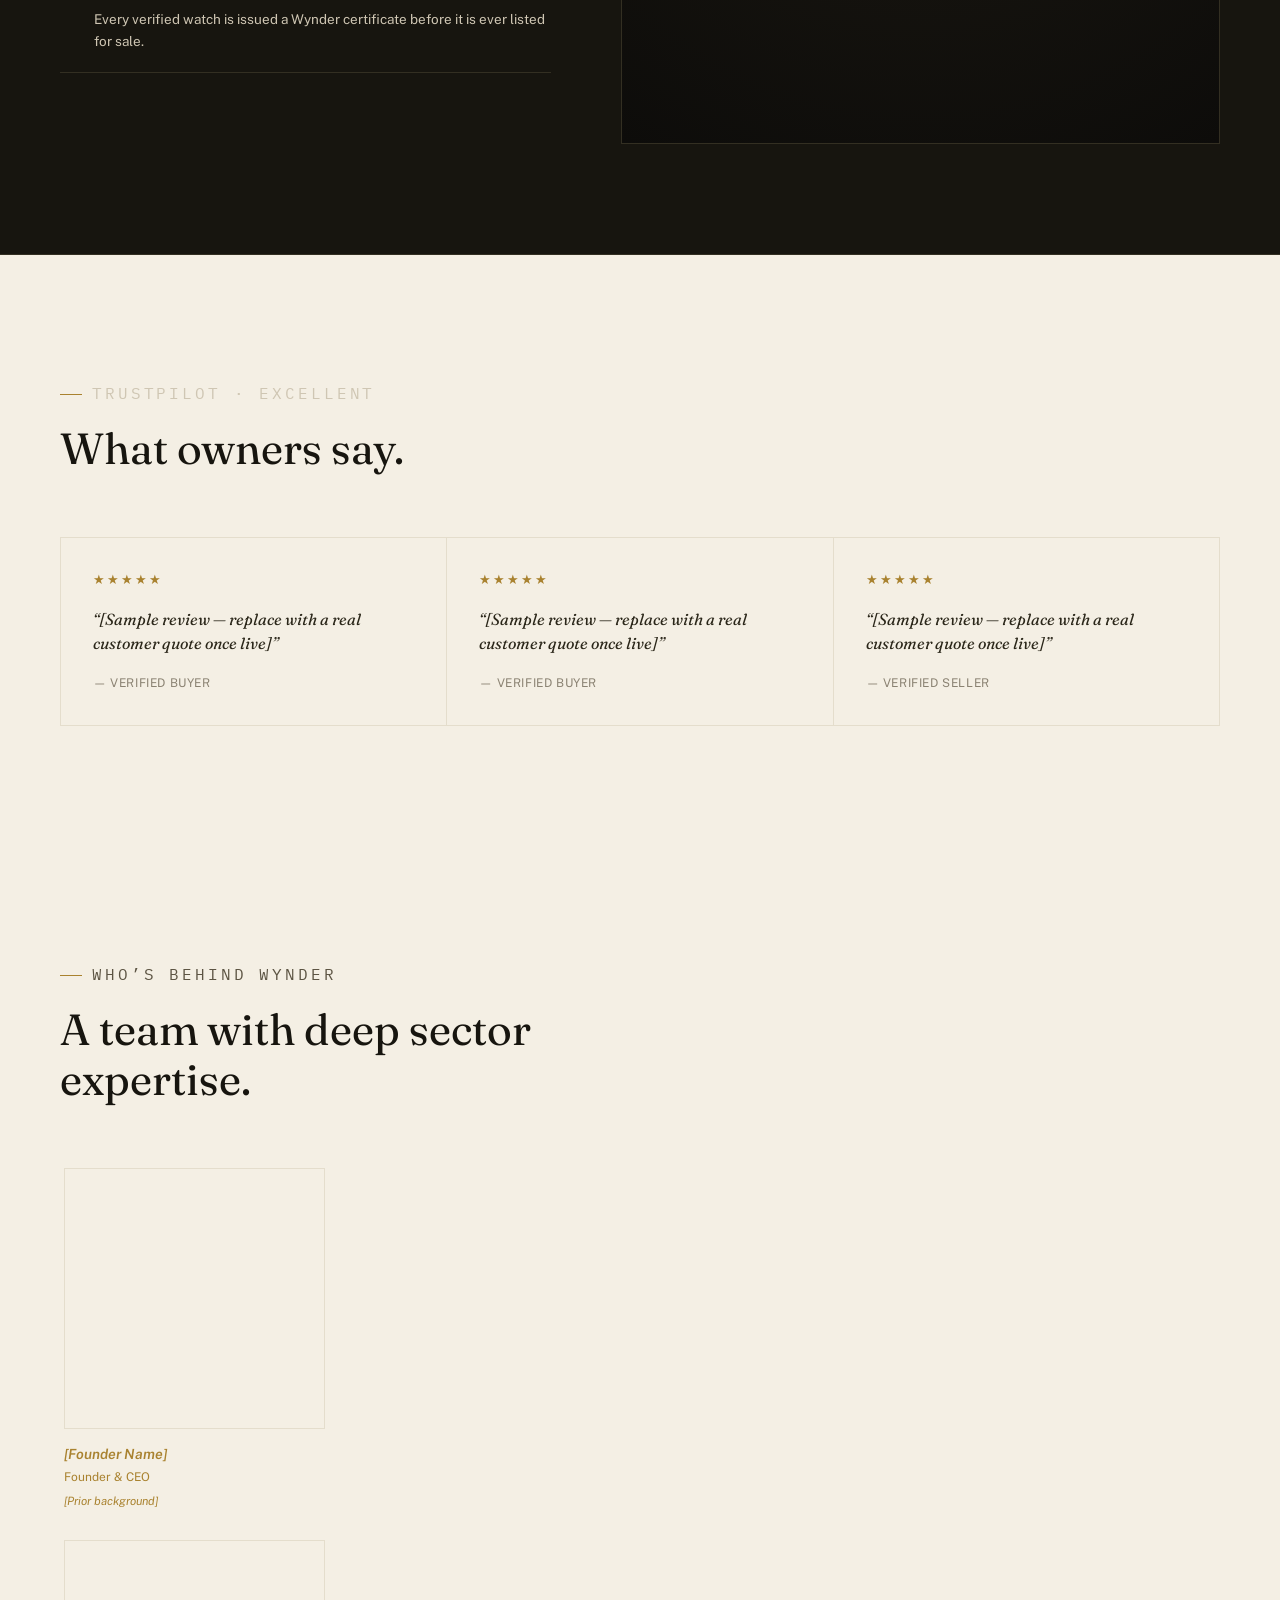
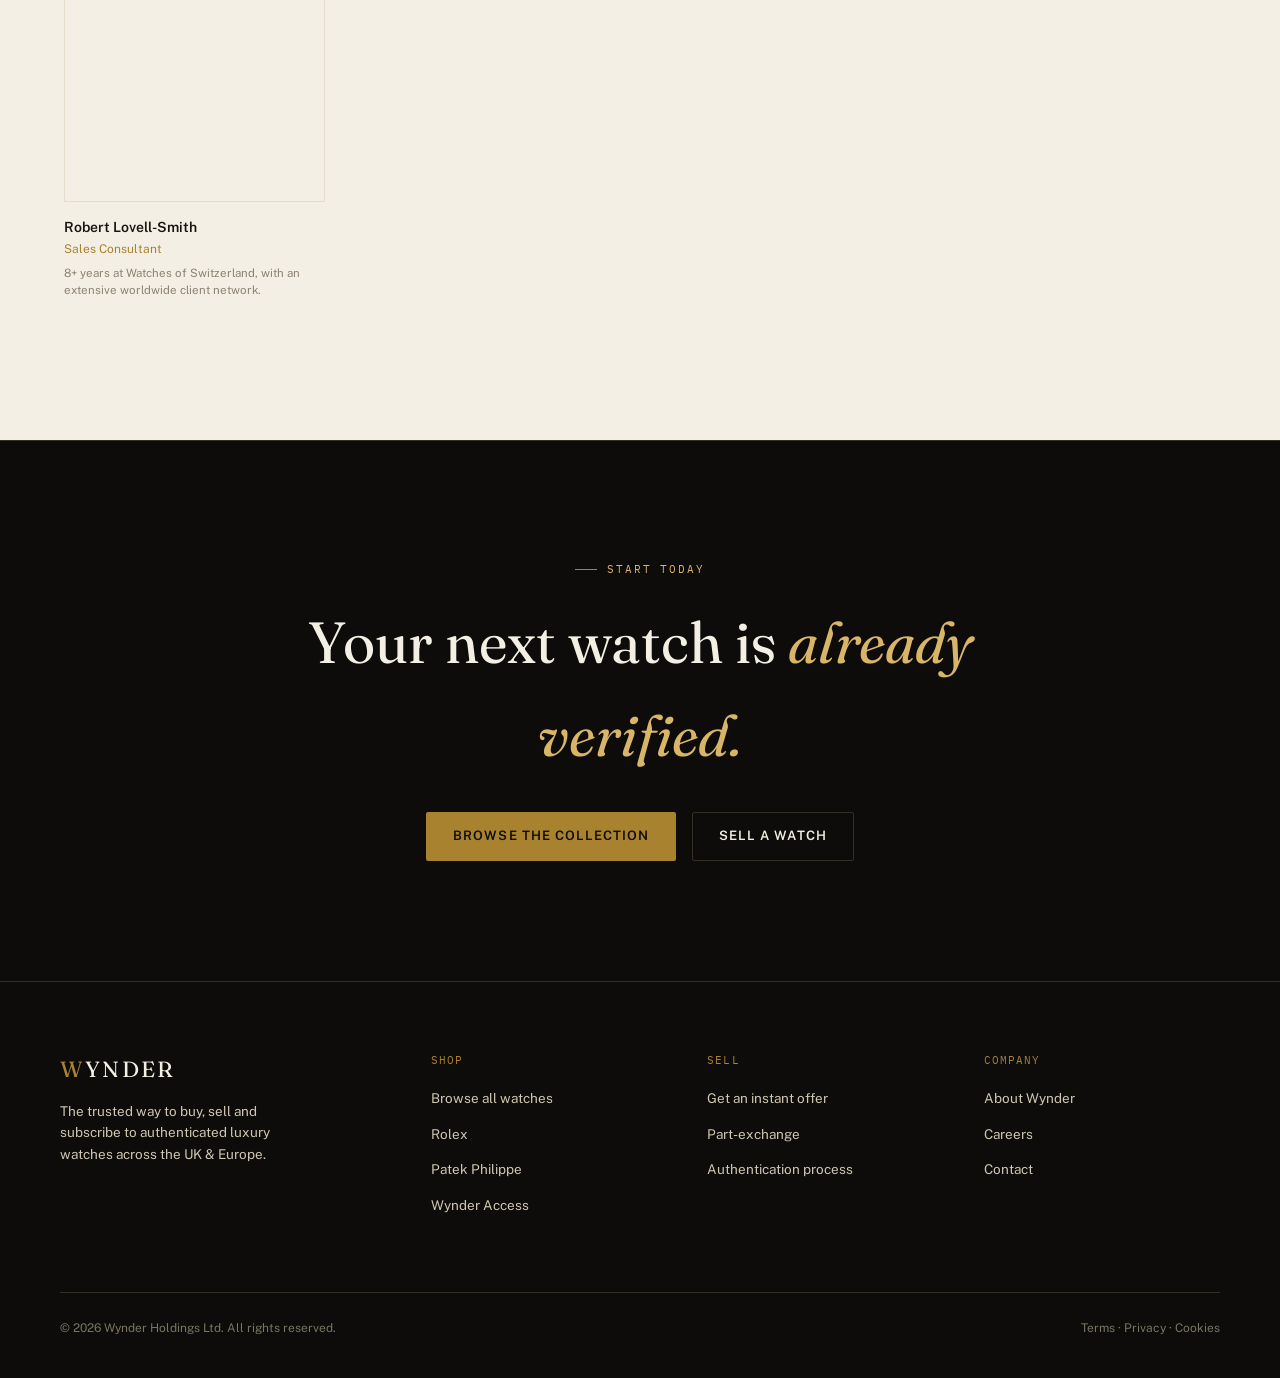
==== commit 9d0f24f9: "Add files via upload" ====
--- a/index.html
+++ b/index.html
@@ -38,16 +38,13 @@
       <p class="lead">Wynder is the trusted way to buy, sell, part-exchange or subscribe to authenticated luxury watches — entirely online, with insured delivery in as little as 48 hours.</p>
 
       <div class="search-pill">
-        <input type="text" placeholder="Search Rolex, Patek Philippe, Omega, reference number…" aria-label="Search watches">
+        <input type="text" placeholder="Search Rolex, Patek Philippe, reference number…" aria-label="Search watches">
         <button type="button">Search</button>
       </div>
       <div class="chips">
         <button class="chip active">All watches</button>
         <button class="chip">Rolex</button>
         <button class="chip">Patek Philippe</button>
-        <button class="chip">Omega</button>
-        <button class="chip">Cartier</button>
-        <button class="chip">Under £10,000</button>
       </div>
     </div>
     <div class="seal-wrap">
@@ -101,121 +98,7 @@
       <p>Every piece is sourced, inspected and priced against real-time market data before it ever reaches the platform.</p>
     </div>
 
-    <div class="grid-watches">
-      <div class="wcard">
-        <div class="wcard-media">
-          <div class="wcard-badge">
-            <svg viewBox="0 0 24 24" fill="none" stroke="currentColor" stroke-width="2"><path d="M9 12l2 2 4-4"/><circle cx="12" cy="12" r="10"/></svg>
-            Verified
-          </div>
-          <svg viewBox="0 0 120 120" fill="none" stroke="#a9822f" stroke-width="1.4"><circle cx="60" cy="60" r="44"/><circle cx="60" cy="60" r="36"/><line x1="60" y1="60" x2="60" y2="34"/><line x1="60" y1="60" x2="80" y2="68"/><circle cx="60" cy="60" r="2.4" fill="#a9822f"/><rect x="52" y="8" width="16" height="14" rx="2"/><rect x="52" y="98" width="16" height="14" rx="2"/></svg>
-        </div>
-        <div class="wcard-body">
-          <div class="wcard-brand">Rolex</div>
-          <div class="wcard-name serif">Submariner Date, 41mm</div>
-          <div class="wcard-meta mono">2022 &middot; Box &amp; papers</div>
-          <div class="wcard-foot">
-            <span class="wcard-price">£11,450</span>
-            <a href="#" class="wcard-link">View &rarr;</a>
-          </div>
-        </div>
-      </div>
-
-      <div class="wcard">
-        <div class="wcard-media">
-          <div class="wcard-badge">
-            <svg viewBox="0 0 24 24" fill="none" stroke="currentColor" stroke-width="2"><path d="M9 12l2 2 4-4"/><circle cx="12" cy="12" r="10"/></svg>
-            Verified
-          </div>
-          <svg viewBox="0 0 120 120" fill="none" stroke="#a9822f" stroke-width="1.4"><rect x="24" y="24" width="72" height="72" rx="10"/><circle cx="60" cy="60" r="26"/><line x1="60" y1="60" x2="60" y2="42"/><line x1="60" y1="60" x2="74" y2="60"/></svg>
-        </div>
-        <div class="wcard-body">
-          <div class="wcard-brand">Cartier</div>
-          <div class="wcard-name serif">Santos de Cartier, Medium</div>
-          <div class="wcard-meta mono">2021 &middot; Full set</div>
-          <div class="wcard-foot">
-            <span class="wcard-price">£6,900</span>
-            <a href="#" class="wcard-link">View &rarr;</a>
-          </div>
-        </div>
-      </div>
-
-      <div class="wcard">
-        <div class="wcard-media">
-          <div class="wcard-badge">
-            <svg viewBox="0 0 24 24" fill="none" stroke="currentColor" stroke-width="2"><path d="M9 12l2 2 4-4"/><circle cx="12" cy="12" r="10"/></svg>
-            Verified
-          </div>
-          <svg viewBox="0 0 120 120" fill="none" stroke="#a9822f" stroke-width="1.4"><circle cx="60" cy="60" r="46"/><circle cx="60" cy="60" r="30"/><line x1="60" y1="60" x2="60" y2="36"/><line x1="60" y1="60" x2="78" y2="72"/><circle cx="60" cy="60" r="2.4" fill="#a9822f"/></svg>
-        </div>
-        <div class="wcard-body">
-          <div class="wcard-brand">Omega</div>
-          <div class="wcard-name serif">Speedmaster Professional</div>
-          <div class="wcard-meta mono">2020 &middot; Box &amp; papers</div>
-          <div class="wcard-foot">
-            <span class="wcard-price">£4,250</span>
-            <a href="#" class="wcard-link">View &rarr;</a>
-          </div>
-        </div>
-      </div>
-
-      <div class="wcard">
-        <div class="wcard-media">
-          <div class="wcard-badge">
-            <svg viewBox="0 0 24 24" fill="none" stroke="currentColor" stroke-width="2"><path d="M9 12l2 2 4-4"/><circle cx="12" cy="12" r="10"/></svg>
-            Verified
-          </div>
-          <svg viewBox="0 0 120 120" fill="none" stroke="#a9822f" stroke-width="1.4"><circle cx="60" cy="60" r="44"/><circle cx="60" cy="60" r="34"/><line x1="60" y1="60" x2="60" y2="38"/><line x1="60" y1="60" x2="72" y2="66"/><circle cx="60" cy="60" r="2.4" fill="#a9822f"/><circle cx="60" cy="24" r="3"/></svg>
-        </div>
-        <div class="wcard-body">
-          <div class="wcard-brand">Patek Philippe</div>
-          <div class="wcard-name serif">Nautilus 5711/1A</div>
-          <div class="wcard-meta mono">2019 &middot; Full set</div>
-          <div class="wcard-foot">
-            <span class="wcard-price">£118,000</span>
-            <a href="#" class="wcard-link">View &rarr;</a>
-          </div>
-        </div>
-      </div>
-
-      <div class="wcard">
-        <div class="wcard-media">
-          <div class="wcard-badge">
-            <svg viewBox="0 0 24 24" fill="none" stroke="currentColor" stroke-width="2"><path d="M9 12l2 2 4-4"/><circle cx="12" cy="12" r="10"/></svg>
-            Verified
-          </div>
-          <svg viewBox="0 0 120 120" fill="none" stroke="#a9822f" stroke-width="1.4"><circle cx="60" cy="60" r="42"/><circle cx="60" cy="60" r="32"/><line x1="60" y1="60" x2="60" y2="40"/><line x1="60" y1="60" x2="76" y2="60"/><rect x="50" y="14" width="20" height="10" rx="2"/></svg>
-        </div>
-        <div class="wcard-body">
-          <div class="wcard-brand">Audemars Piguet</div>
-          <div class="wcard-name serif">Royal Oak 15500ST</div>
-          <div class="wcard-meta mono">2023 &middot; Box &amp; papers</div>
-          <div class="wcard-foot">
-            <span class="wcard-price">£42,500</span>
-            <a href="#" class="wcard-link">View &rarr;</a>
-          </div>
-        </div>
-      </div>
-
-      <div class="wcard">
-        <div class="wcard-media">
-          <div class="wcard-badge">
-            <svg viewBox="0 0 24 24" fill="none" stroke="currentColor" stroke-width="2"><path d="M9 12l2 2 4-4"/><circle cx="12" cy="12" r="10"/></svg>
-            Verified
-          </div>
-          <svg viewBox="0 0 120 120" fill="none" stroke="#a9822f" stroke-width="1.4"><circle cx="60" cy="60" r="44"/><circle cx="60" cy="60" r="36"/><line x1="60" y1="60" x2="60" y2="36"/><line x1="60" y1="60" x2="70" y2="64"/><circle cx="60" cy="60" r="2.4" fill="#a9822f"/><line x1="26" y1="60" x2="34" y2="60"/><line x1="86" y1="60" x2="94" y2="60"/></svg>
-        </div>
-        <div class="wcard-body">
-          <div class="wcard-brand">Rolex</div>
-          <div class="wcard-name serif">Datejust 36</div>
-          <div class="wcard-meta mono">2018 &middot; Box &amp; papers</div>
-          <div class="wcard-foot">
-            <span class="wcard-price">£7,200</span>
-            <a href="#" class="wcard-link">View &rarr;</a>
-          </div>
-        </div>
-      </div>
-    </div>
+    <div class="grid-watches" id="home-grid"></div>
 
     <div class="browse-foot">
       <a href="browse.html" class="btn" style="border:1px solid #d9cdb0; color:#171511;">View all watches</a>
@@ -417,6 +300,37 @@
   </div>
 </footer>
 
+<script src="data/listings.js"></script>
+<script>
+  // featured inventory on the homepage, built from data/listings.js
+  (function(){
+    const grid = document.getElementById('home-grid');
+    if(!grid || typeof WYNDER_LISTINGS === 'undefined') return;
+    const fallback = '<circle cx="60" cy="60" r="44"/><circle cx="60" cy="60" r="36"/><line x1="60" y1="60" x2="60" y2="34"/><line x1="60" y1="60" x2="80" y2="68"/><circle cx="60" cy="60" r="2.4" fill="#a9822f"/>';
+    grid.innerHTML = WYNDER_LISTINGS.slice(0, 6).map(w => `
+      <div class="wcard">
+        <div class="wcard-media">
+          <div class="wcard-badge">
+            <svg viewBox="0 0 24 24" fill="none" stroke="currentColor" stroke-width="2"><path d="M9 12l2 2 4-4"/><circle cx="12" cy="12" r="10"/></svg>
+            Verified
+          </div>
+          ${w.img
+            ? `<img src="${w.img}" alt="${w.brand} ${w.model}" style="width:100%; height:100%; object-fit:cover;">`
+            : `<svg viewBox="0 0 120 120" fill="none" stroke="#a9822f" stroke-width="1.4">${fallback}</svg>`}
+        </div>
+        <div class="wcard-body">
+          <div class="wcard-brand">${w.brand}</div>
+          <div class="wcard-name serif">${w.model}</div>
+          <div class="wcard-meta mono">${w.meta}</div>
+          <div class="wcard-foot">
+            <span class="wcard-price">${w.price}</span>
+            <a href="${w.link || ('product.html?id=' + w.id)}" class="wcard-link">View &rarr;</a>
+          </div>
+        </div>
+      </div>
+    `).join('');
+  })();
+</script>
 <script>
   // mobile menu toggle
   const menuBtn = document.querySelector('.menu-btn');
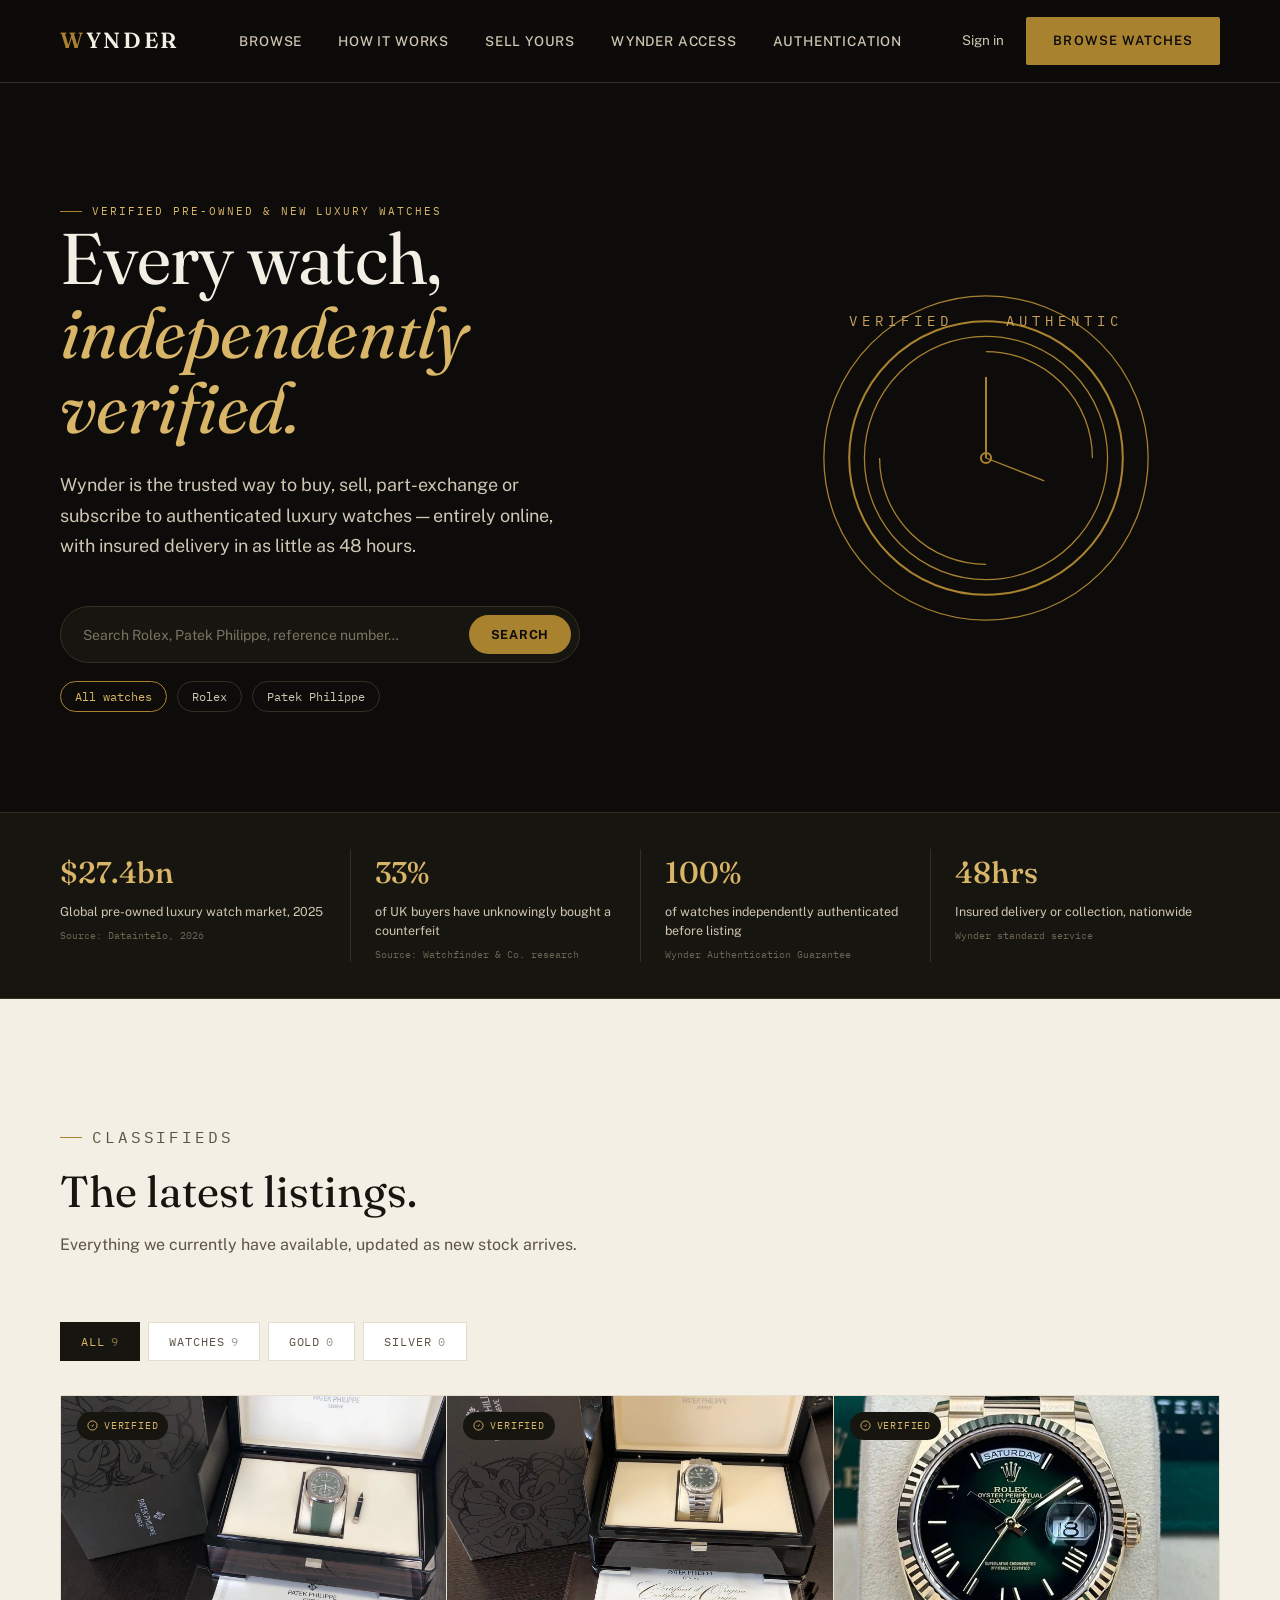
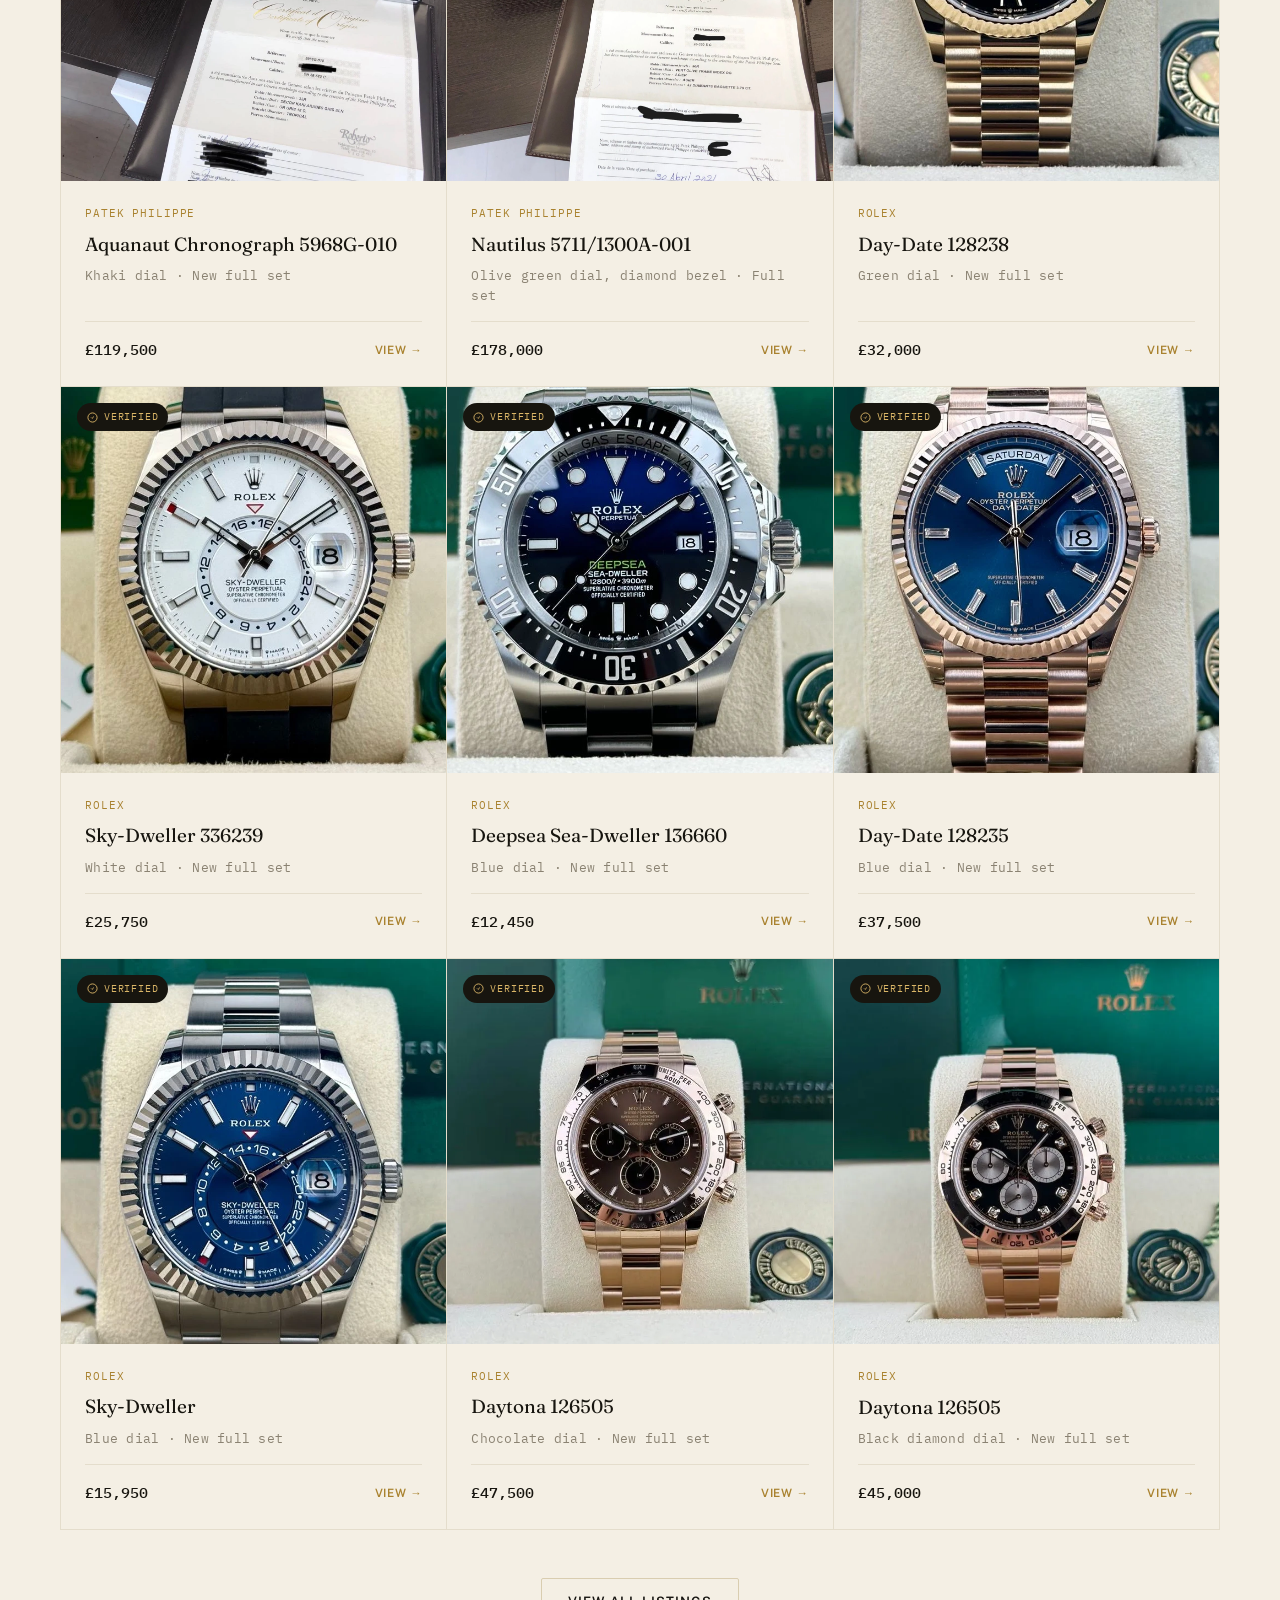
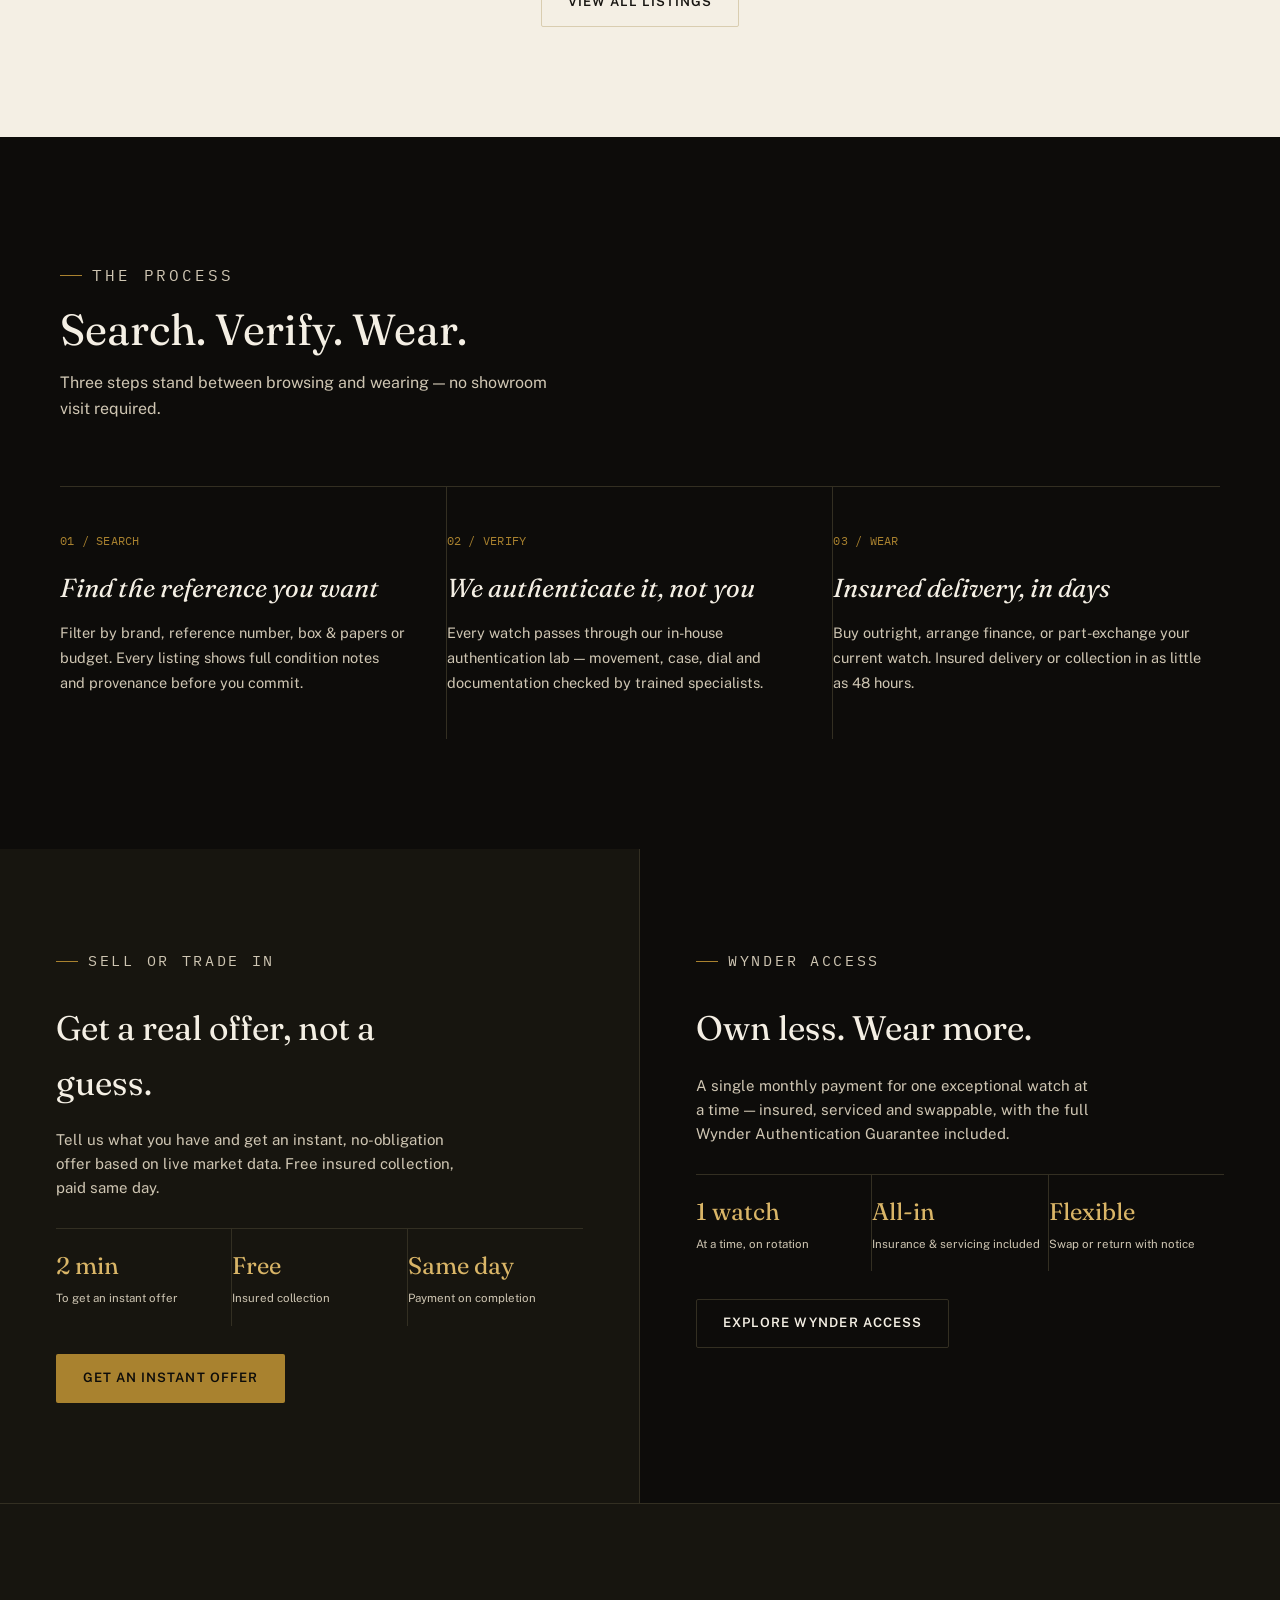
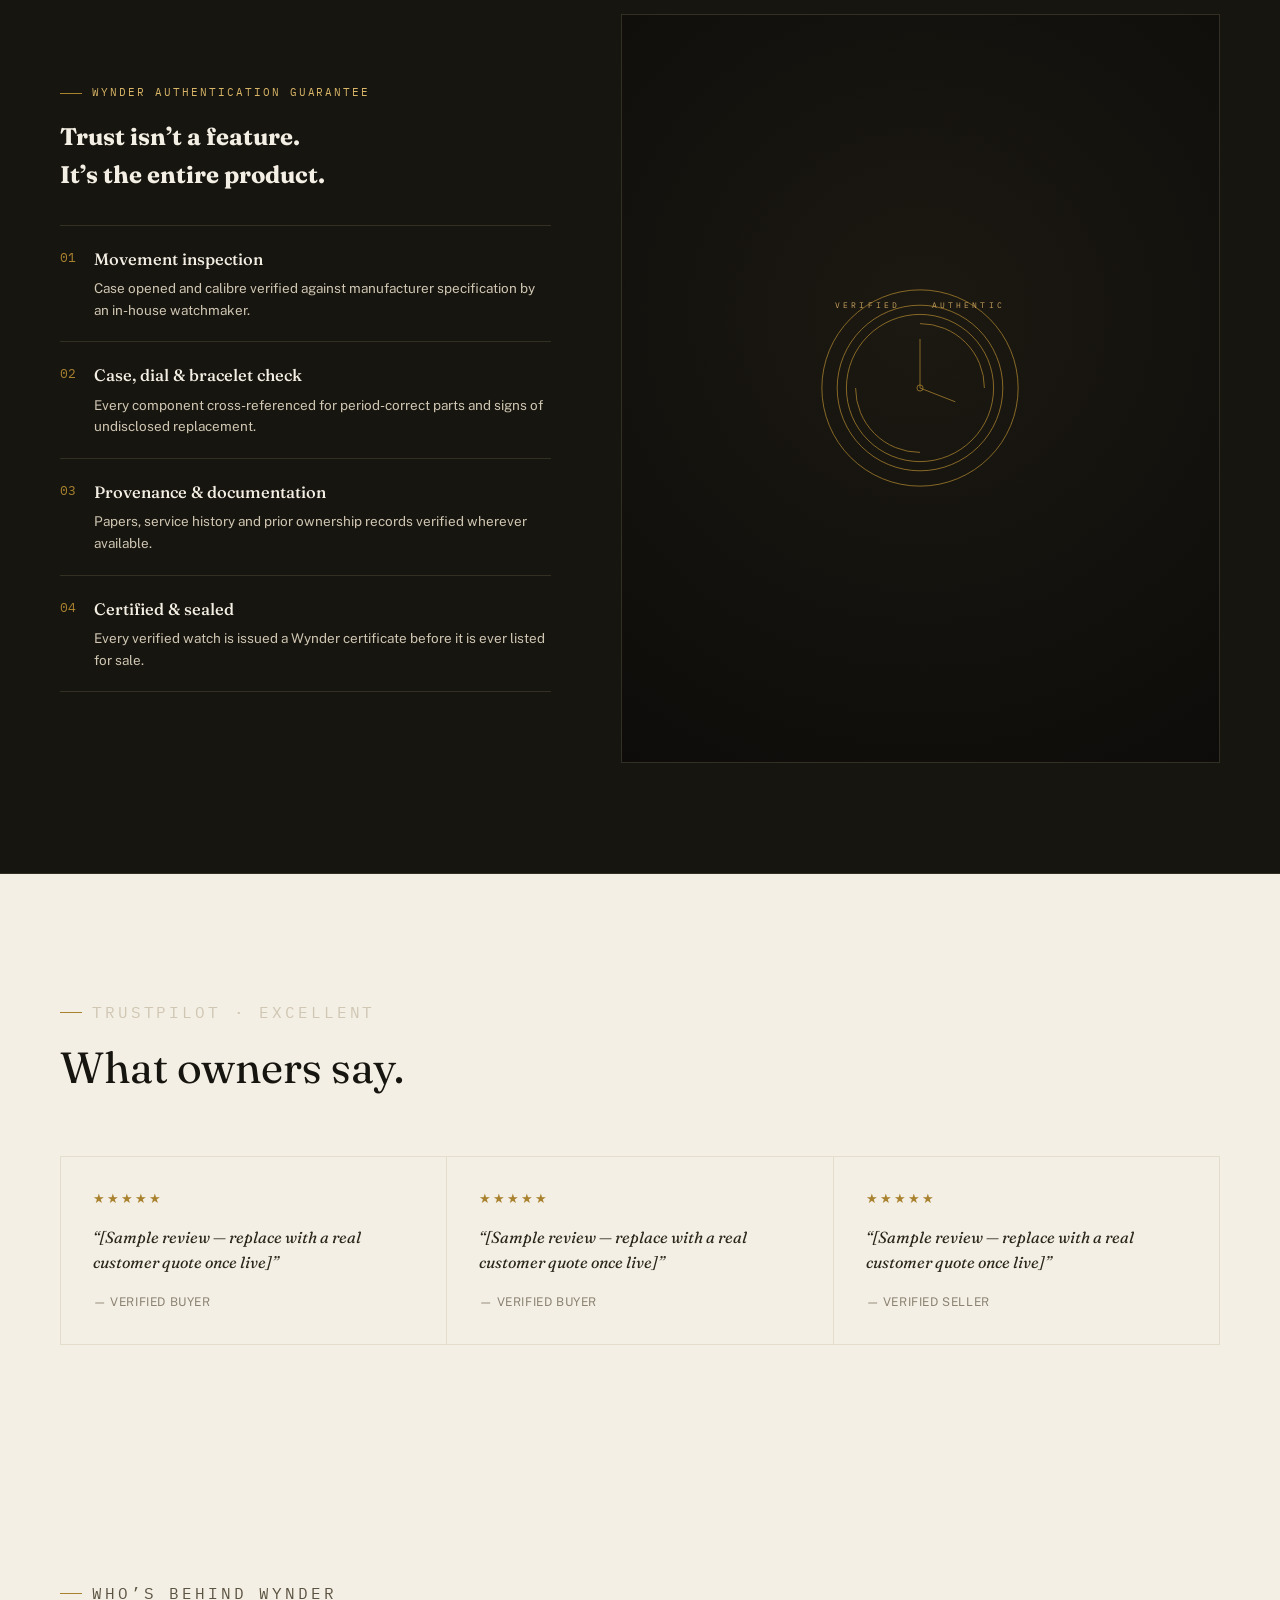
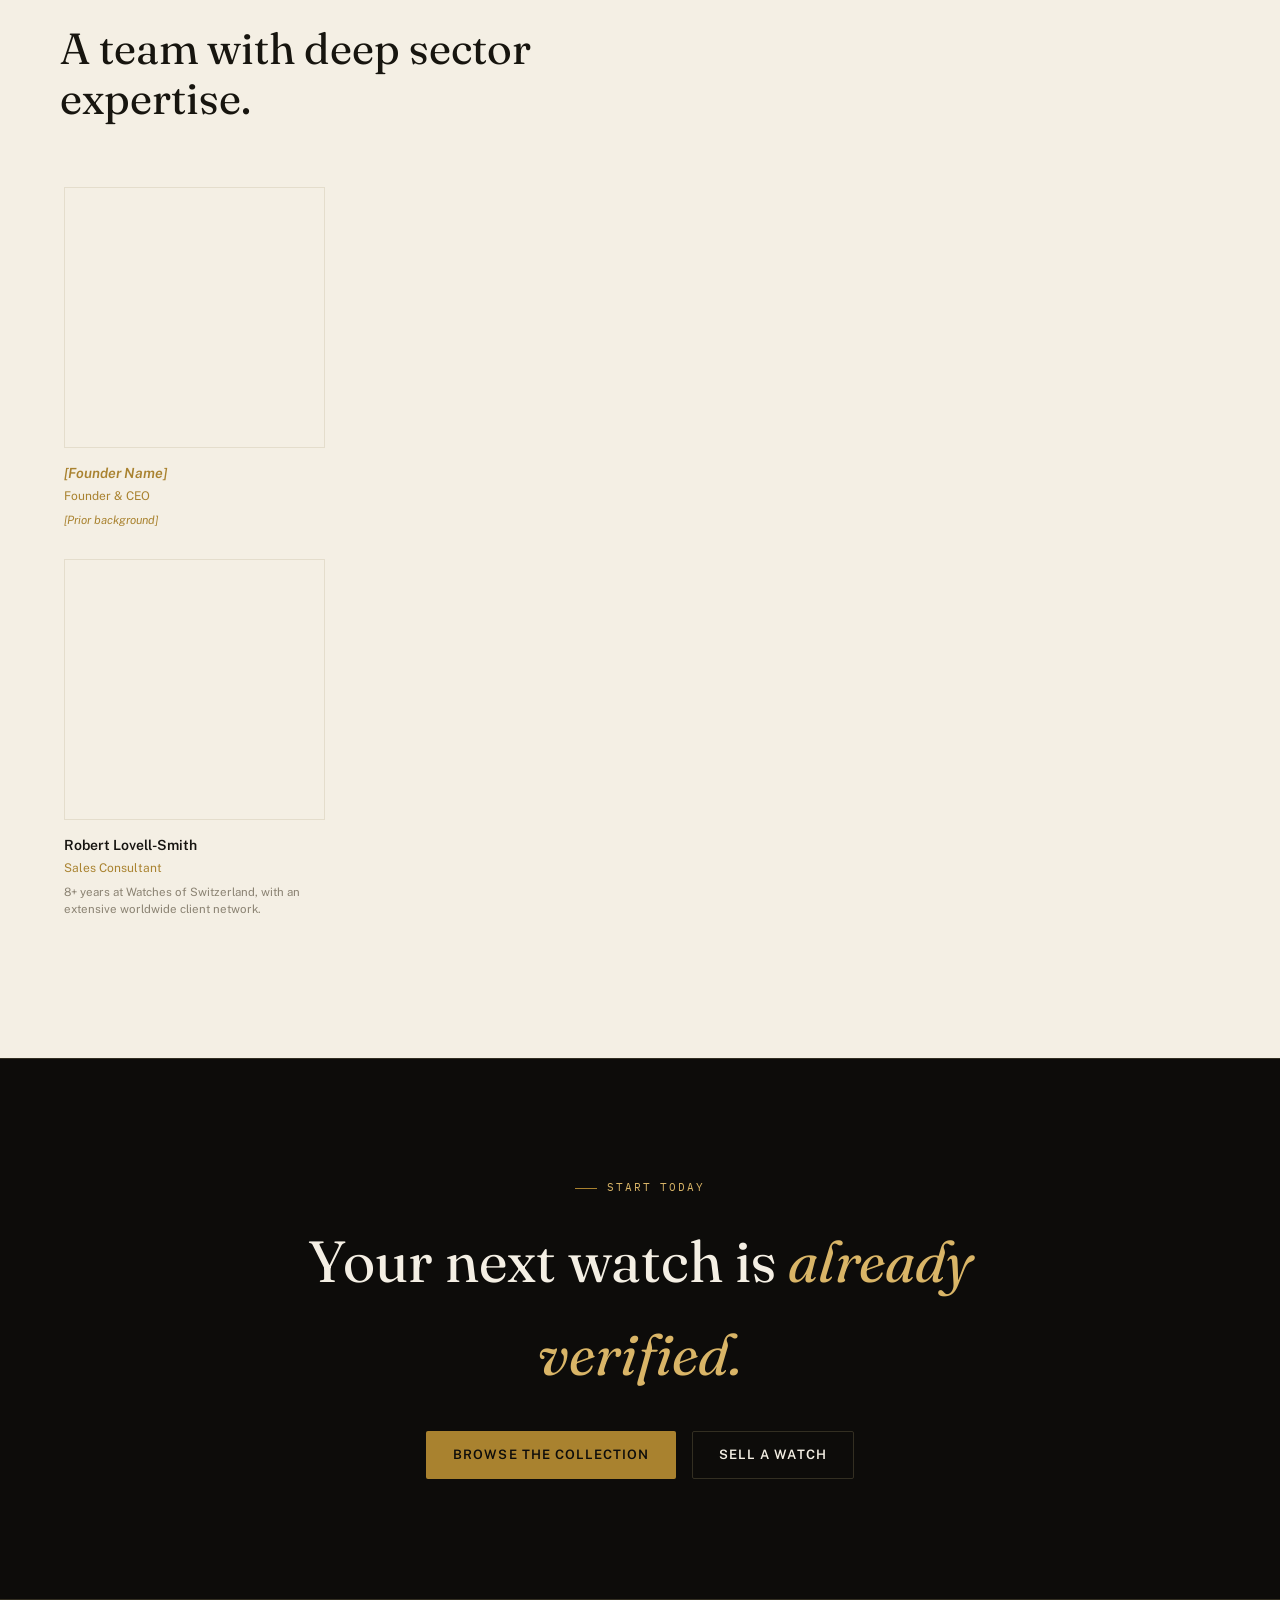
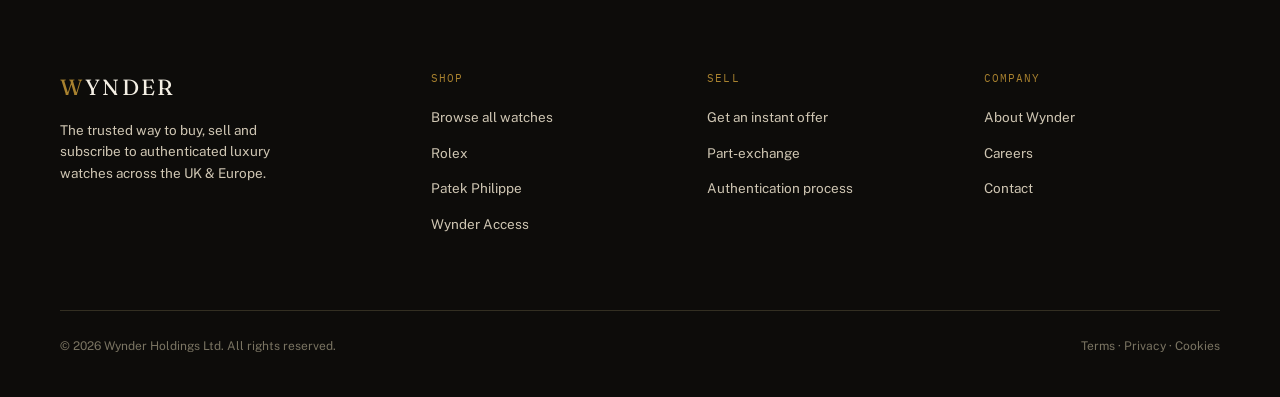
==== commit 14ac4279: "Add files via upload" ====
--- a/index.html
+++ b/index.html
@@ -93,15 +93,16 @@
 <section id="browse" class="light">
   <div class="wrap">
     <div class="section-head">
-      <p class="eyebrow">Curated inventory</p>
-      <h2 class="serif">A selection, not a stockroom.</h2>
-      <p>Every piece is sourced, inspected and priced against real-time market data before it ever reaches the platform.</p>
-    </div>
-
+      <p class="eyebrow">Classifieds</p>
+      <h2 class="serif">The latest listings.</h2>
+      <p>Everything we currently have available, updated as new stock arrives.</p>
+    </div>
+
+    <div class="cat-tabs" id="home-tabs" style="display:none;"></div>
     <div class="grid-watches" id="home-grid"></div>
 
     <div class="browse-foot">
-      <a href="browse.html" class="btn" style="border:1px solid #d9cdb0; color:#171511;">View all watches</a>
+      <a href="browse.html" class="btn" style="border:1px solid #d9cdb0; color:#171511;">View all listings</a>
     </div>
   </div>
 </section>
@@ -302,33 +303,72 @@
 
 <script src="data/listings.js"></script>
 <script>
-  // featured inventory on the homepage, built from data/listings.js
+  // classifieds on the homepage, built from data/listings.js
   (function(){
     const grid = document.getElementById('home-grid');
+    const tabsEl = document.getElementById('home-tabs');
     if(!grid || typeof WYNDER_LISTINGS === 'undefined') return;
-    const fallback = '<circle cx="60" cy="60" r="44"/><circle cx="60" cy="60" r="36"/><line x1="60" y1="60" x2="60" y2="34"/><line x1="60" y1="60" x2="80" y2="68"/><circle cx="60" cy="60" r="2.4" fill="#a9822f"/>';
-    grid.innerHTML = WYNDER_LISTINGS.slice(0, 6).map(w => `
-      <div class="wcard">
-        <div class="wcard-media">
-          <div class="wcard-badge">
-            <svg viewBox="0 0 24 24" fill="none" stroke="currentColor" stroke-width="2"><path d="M9 12l2 2 4-4"/><circle cx="12" cy="12" r="10"/></svg>
-            Verified
+    const ALL = WYNDER_LISTINGS.map(w => Object.assign({ category: 'watch' }, w));
+    const CATS = ['watch', 'gold', 'silver'].concat(Array.from(new Set(ALL.map(w => w.category))).filter(c => !['watch', 'gold', 'silver'].includes(c)));
+    const BULLION = ['gold', 'silver'];
+    const LABEL = { watch: 'Watches', gold: 'Gold', silver: 'Silver' };
+    const BADGE = { watch: 'Verified', gold: 'Gold', silver: 'Silver' };
+    const watchIcon = '<circle cx="60" cy="60" r="44"/><circle cx="60" cy="60" r="36"/><line x1="60" y1="60" x2="60" y2="34"/><line x1="60" y1="60" x2="80" y2="68"/><circle cx="60" cy="60" r="2.4" fill="#a9822f"/>';
+    const coinIcon = '<circle cx="60" cy="60" r="42"/><circle cx="60" cy="60" r="33"/><line x1="60" y1="42" x2="60" y2="78"/><line x1="46" y1="60" x2="74" y2="60"/>';
+    let active = 'all';
+
+    function render(){
+      const items = (active === 'all' ? ALL : ALL.filter(w => w.category === active)).slice(0, 24);
+      if(items.length === 0){
+        grid.innerHTML = '<div style="grid-column:1 / -1; padding:70px 20px; text-align:center; background:#faf8f3; color:#8a8272; font-size:14px;">' + (LABEL[active] || 'This section') + ' is coming soon \u2014 new listings will appear here shortly.</div>';
+        return;
+      }
+      grid.innerHTML = items.map(w => `
+        <div class="wcard">
+          <div class="wcard-media">
+            <div class="wcard-badge">
+              <svg viewBox="0 0 24 24" fill="none" stroke="currentColor" stroke-width="2"><path d="M9 12l2 2 4-4"/><circle cx="12" cy="12" r="10"/></svg>
+              ${BADGE[w.category] || 'Listed'}
+            </div>
+            ${w.img
+              ? `<img src="${w.img}" alt="${w.brand} ${w.model}" style="width:100%; height:100%; object-fit:cover;">`
+              : `<svg viewBox="0 0 120 120" fill="none" stroke="#a9822f" stroke-width="1.4">${BULLION.includes(w.category) ? coinIcon : watchIcon}</svg>`}
           </div>
-          ${w.img
-            ? `<img src="${w.img}" alt="${w.brand} ${w.model}" style="width:100%; height:100%; object-fit:cover;">`
-            : `<svg viewBox="0 0 120 120" fill="none" stroke="#a9822f" stroke-width="1.4">${fallback}</svg>`}
-        </div>
-        <div class="wcard-body">
-          <div class="wcard-brand">${w.brand}</div>
-          <div class="wcard-name serif">${w.model}</div>
-          <div class="wcard-meta mono">${w.meta}</div>
-          <div class="wcard-foot">
-            <span class="wcard-price">${w.price}</span>
-            <a href="${w.link || ('product.html?id=' + w.id)}" class="wcard-link">View &rarr;</a>
+          <div class="wcard-body">
+            <div class="wcard-brand">${w.brand}</div>
+            <div class="wcard-name serif">${w.model}</div>
+            <div class="wcard-meta mono">${w.meta}</div>
+            ${BULLION.includes(w.category) ? '<a href="id-requirements.html" style="display:inline-block; margin-top:10px; font-size:11.5px; color:#a9822f; text-decoration:underline;">ID required to buy &rarr;</a>' : ''}
+            <div class="wcard-foot">
+              <span class="wcard-price">${w.price}</span>
+              <a href="${w.link || ('product.html?id=' + w.id)}" class="wcard-link">View &rarr;</a>
+            </div>
           </div>
         </div>
-      </div>
-    `).join('');
+      `).join('') + '<div class="wcard-filler"></div>'.repeat((3 - items.length % 3) % 3);
+    }
+
+    function renderTabs(){
+      if(CATS.length < 2){ tabsEl.style.display = 'none'; return; }
+      tabsEl.style.display = 'flex';
+      const tabs = [{ key: 'all', label: 'All', n: ALL.length }].concat(
+        CATS.map(c => ({ key: c, label: LABEL[c] || c, n: ALL.filter(w => w.category === c).length }))
+      );
+      tabsEl.innerHTML = tabs.map(t =>
+        `<button type="button" class="cat-tab${t.key === active ? ' active' : ''}" data-cat="${t.key}">${t.label}<span class="n">${t.n}</span></button>`
+      ).join('');
+    }
+
+    tabsEl.addEventListener('click', e => {
+      const btn = e.target.closest('.cat-tab');
+      if(!btn) return;
+      active = btn.dataset.cat;
+      renderTabs();
+      render();
+    });
+
+    renderTabs();
+    render();
   })();
 </script>
 <script>
--- a/styles.css
+++ b/styles.css
@@ -439,3 +439,33 @@
 @media (max-width:980px){
   .product-layout{grid-template-columns:1fr;}
 }
+
+/* ============ category tabs (watches / gold) ============ */
+.cat-tabs{display:flex; flex-wrap:wrap; margin-bottom:26px;}
+.cat-tab{
+  font-family:'IBM Plex Mono', monospace; font-size:12px; text-transform:uppercase; letter-spacing:0.08em;
+  padding:11px 20px; margin:0 8px 8px 0; border:1px solid var(--line-lt); background:#fff; color:#5c5443;
+  cursor:pointer; transition:all .2s;
+}
+.cat-tab:hover{border-color:var(--brass); color:var(--brass);}
+.cat-tab.active{background:var(--ink); border-color:var(--ink); color:var(--champagne);}
+.cat-tab .n{opacity:0.6; margin-left:6px;}
+
+/* pads a short last row so the grid background doesn't show through */
+.wcard-filler{background:var(--parchment);}
+@media (max-width:980px){ .wcard-filler{display:none;} }
+
+/* pin the price row to the bottom of every card so a long name doesn't push one card's price lower than its neighbours */
+.wcard{display:flex; flex-direction:column;}
+.wcard-body{flex:1; display:flex; flex-direction:column;}
+.wcard-meta{margin-bottom:16px;}
+.wcard-foot{margin-top:auto;}
+
+/* phone header: the 'Browse' button + logo + menu button were wider than a 390px screen, so every page scrolled sideways */
+@media (max-width:560px){ .navcta .btn{display:none;} .navcta{gap:0;} }
+
+/* the two buttons in the closing banner were too wide for a phone and didn't wrap */
+.cta-actions{flex-wrap:wrap;}
+
+/* sell page: two-column layout is set inline, so collapse it to one column on tablets and phones */
+@media (max-width:980px){ .wrap[style*="grid-template-columns:1fr 1fr"]{grid-template-columns:1fr !important; gap:40px !important;} }
